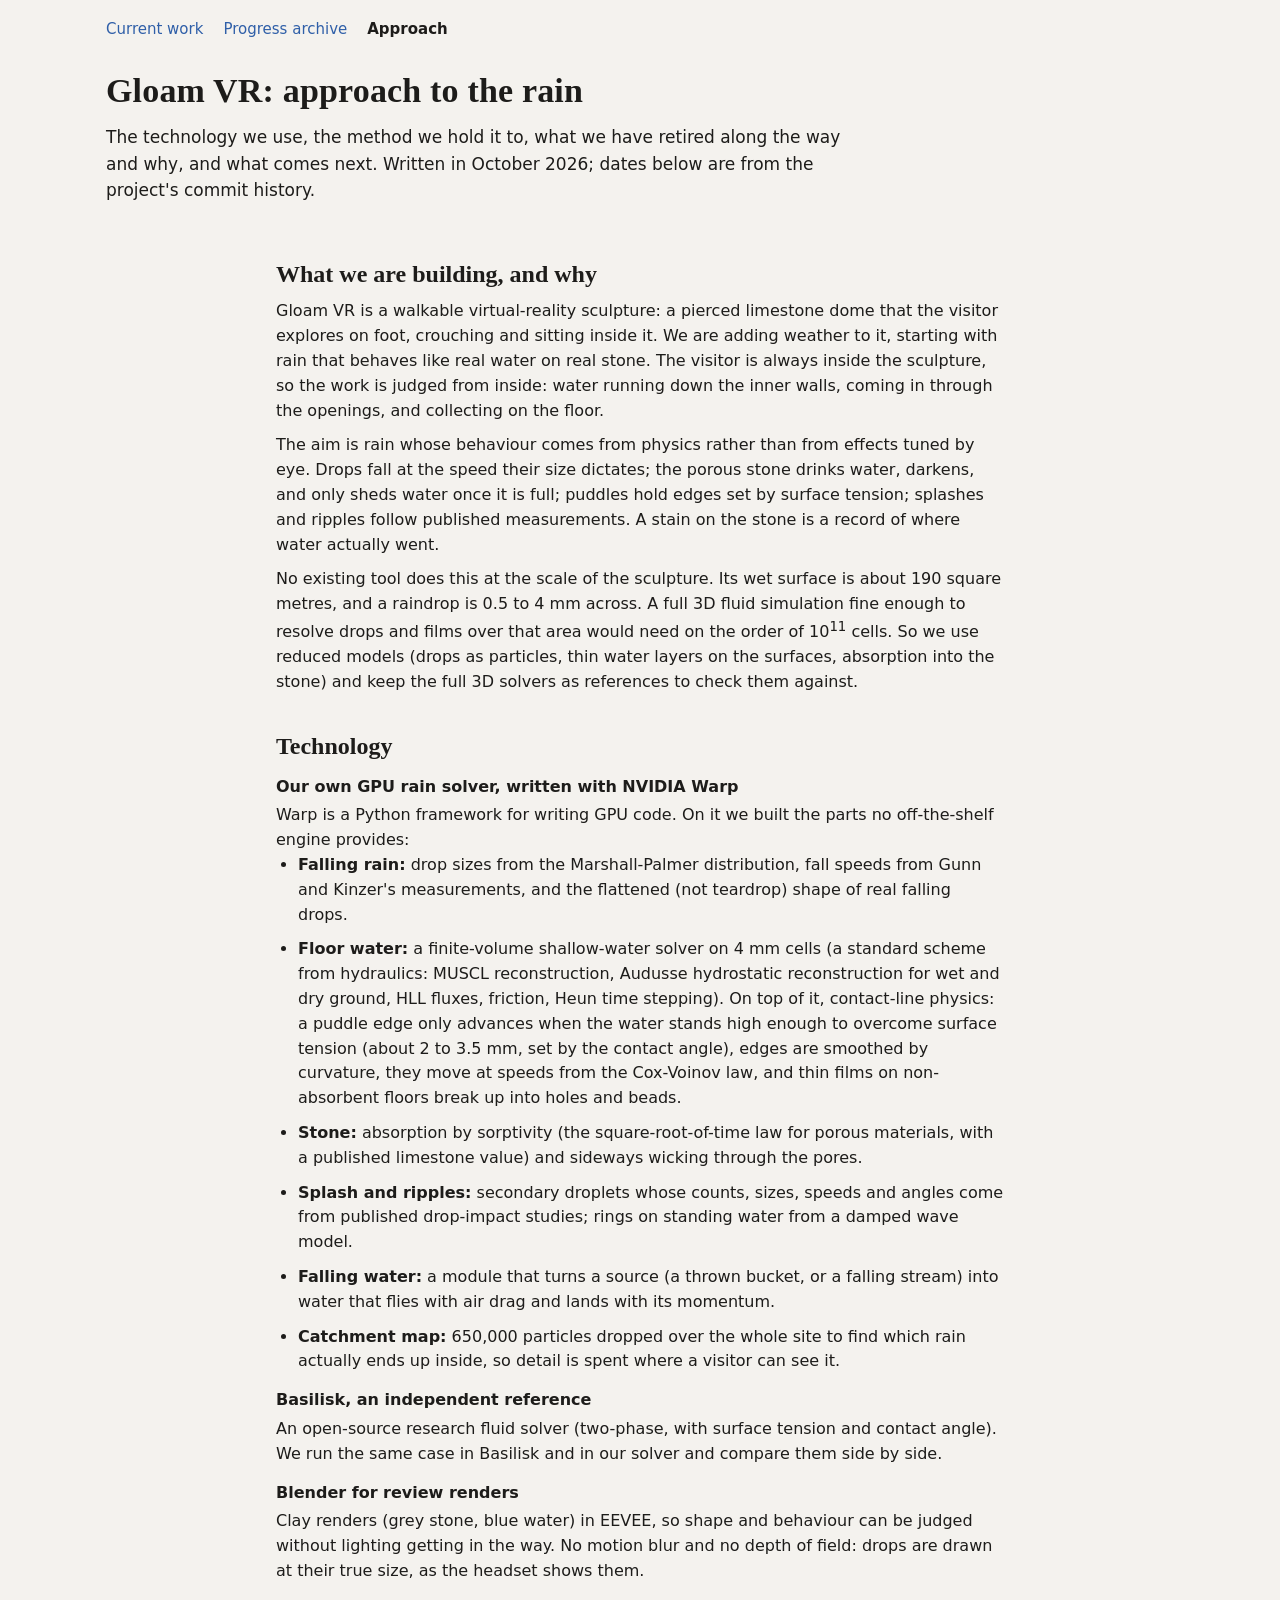
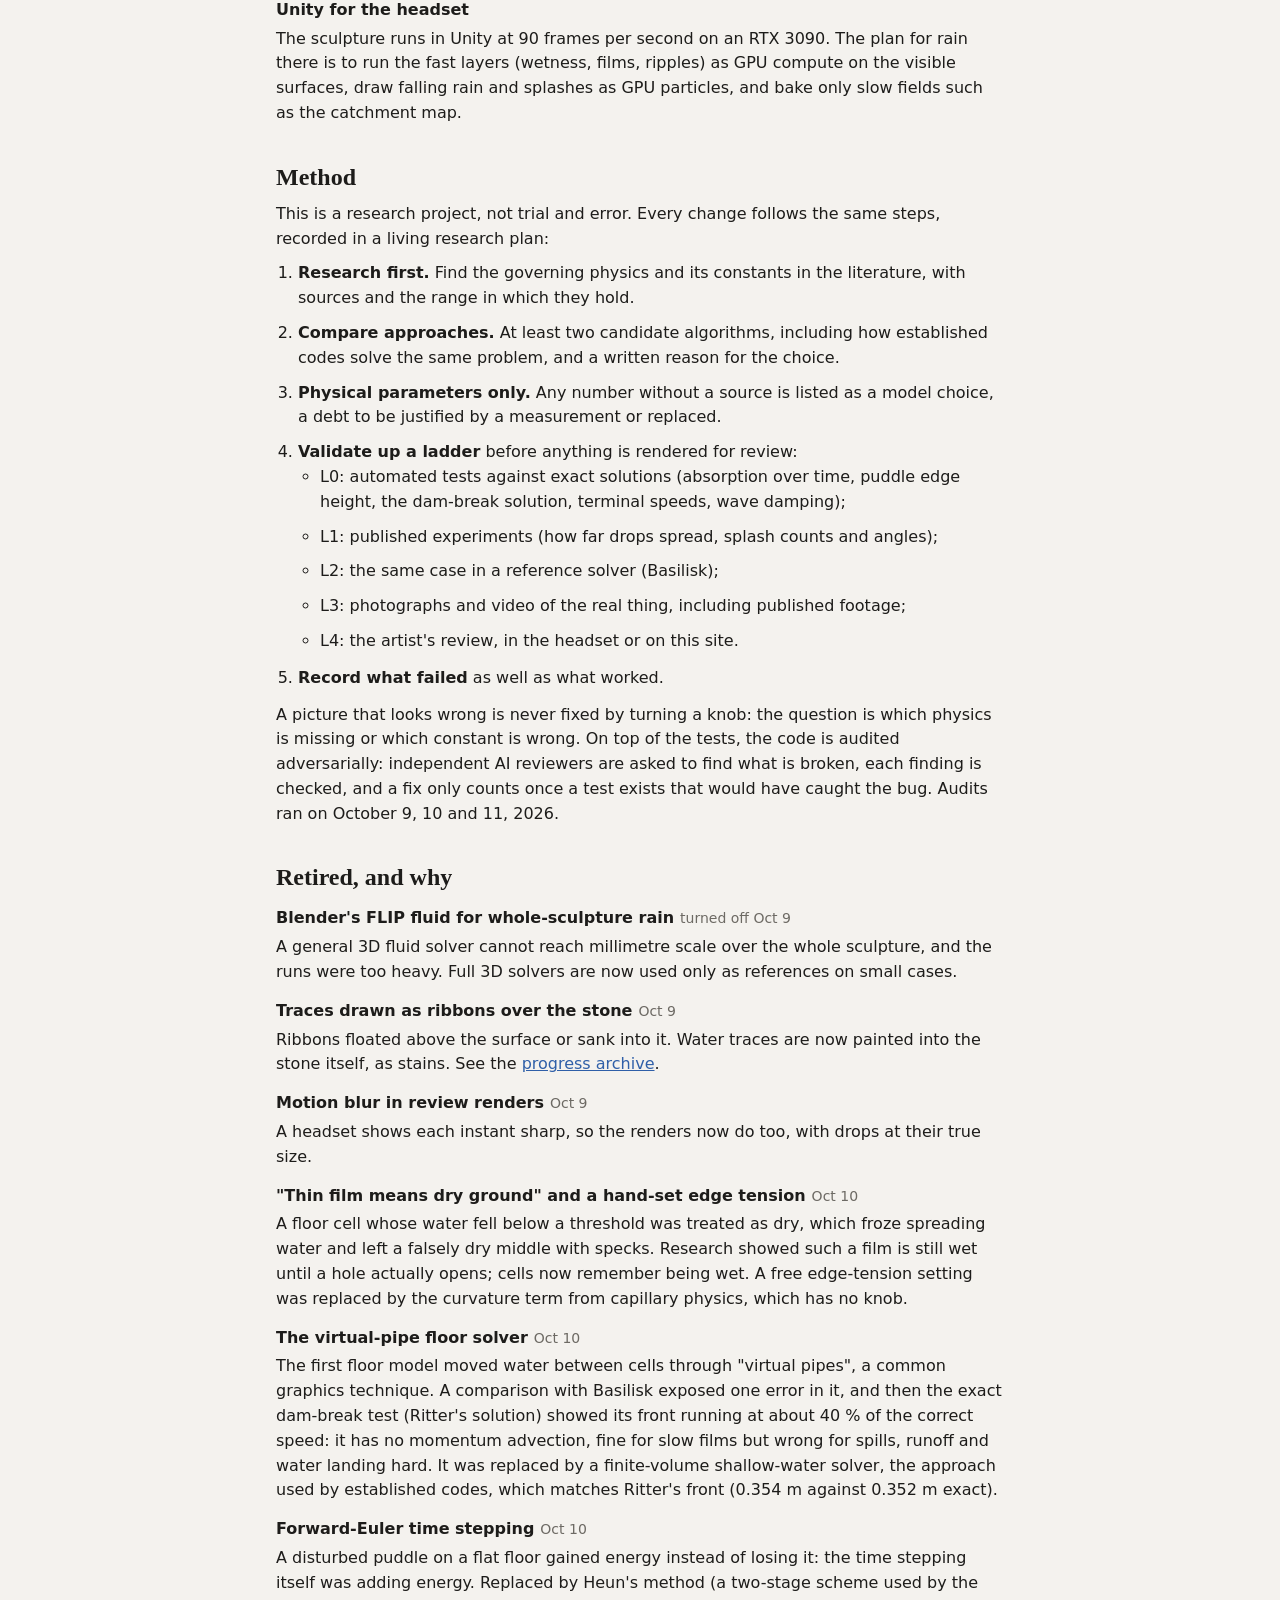
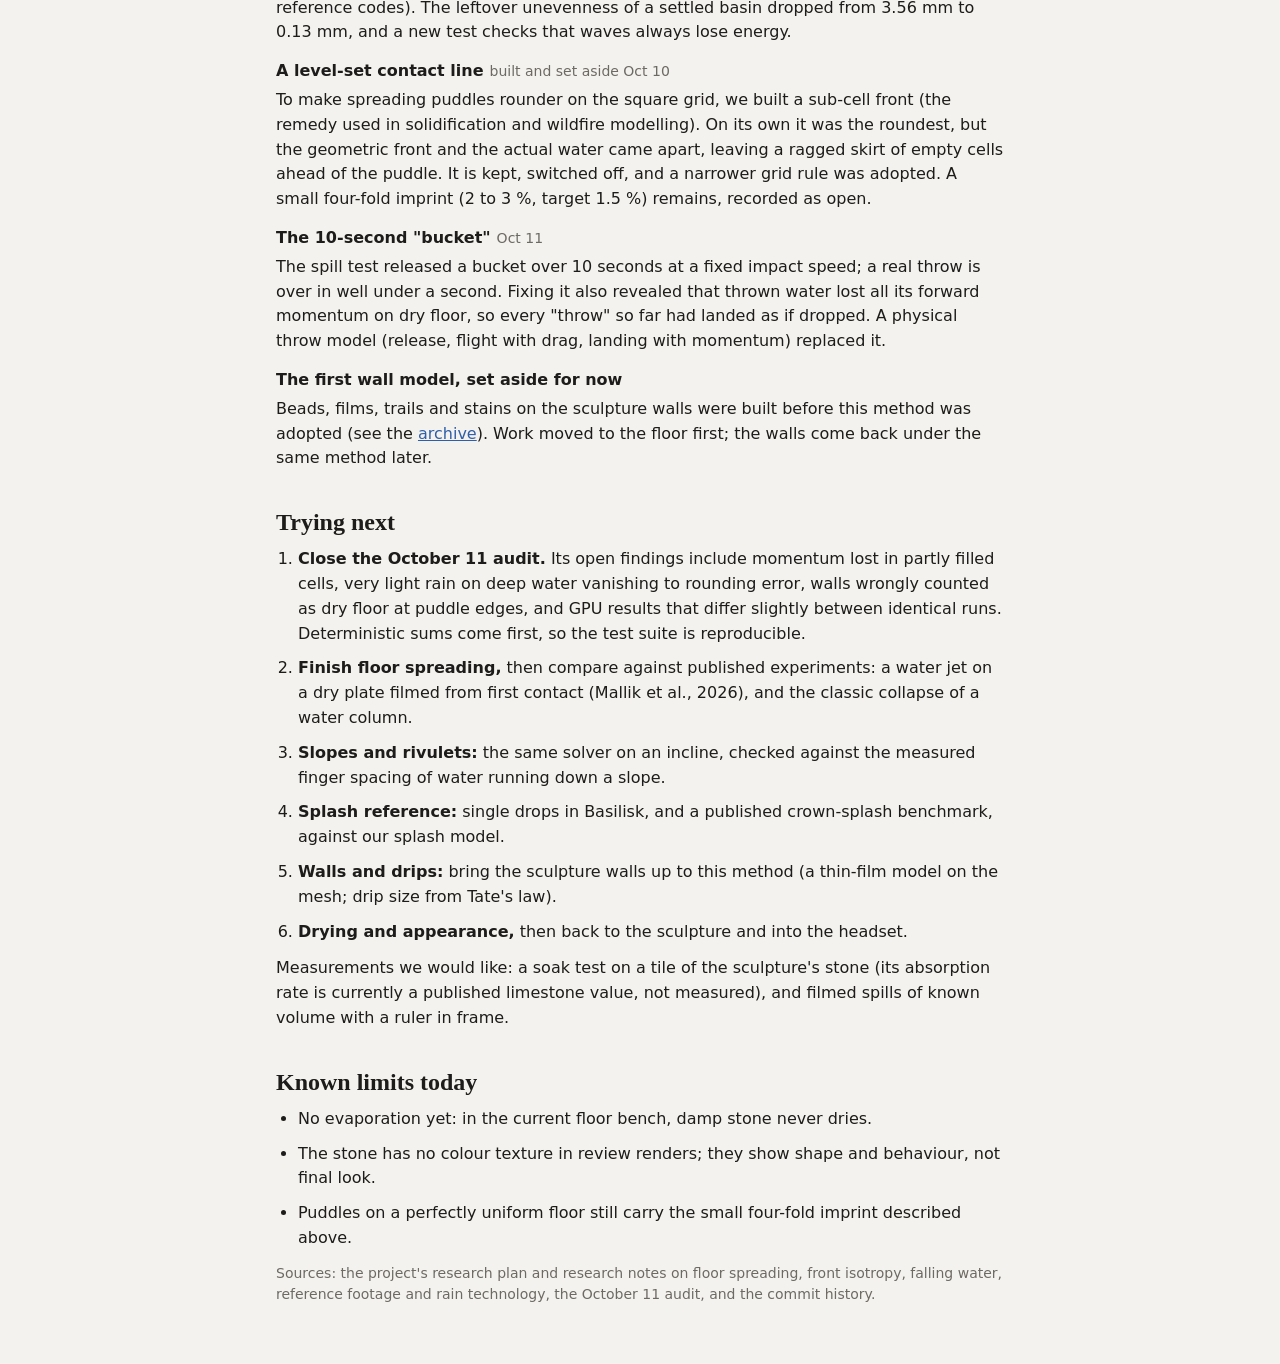
==== approach.html @ 50bd6af9 "approach: keep the unannounced shrine-falls idea off the public page" ====
<!doctype html>
<html lang="en">
<head>
<meta charset="utf-8">
<meta name="viewport" content="width=device-width, initial-scale=1">
<title>Gloam Rain Approach</title>
<link rel="stylesheet" href="site.css">
</head>
<body>
<nav class="site" aria-label="Site">
  <a href="index.html">Current work</a>
  <a href="archive.html">Progress archive</a>
  <a href="approach.html" aria-current="page">Approach</a>
</nav>
<header>
  <h1>Gloam VR: approach to the rain</h1>
  <p class="lede">The technology we use, the method we hold it to, what we have retired along the way and why, and
    what comes next. Written in October 2026; dates below are from the project's commit history.</p>
</header>
<main class="prose">

<h2>What we are building, and why</h2>
<p>Gloam VR is a walkable virtual-reality sculpture: a pierced limestone dome that the visitor explores on foot,
  crouching and sitting inside it. We are adding weather to it, starting with rain that behaves like real water on real
  stone. The visitor is always inside the sculpture, so the work is judged from inside: water running down the inner
  walls, coming in through the openings, and collecting on the floor.</p>
<p>The aim is rain whose behaviour comes from physics rather than from effects tuned by eye. Drops fall at the speed
  their size dictates; the porous stone drinks water, darkens, and only sheds water once it is full; puddles hold edges
  set by surface tension; splashes and ripples follow published measurements. A stain on the stone is a record of where
  water actually went.</p>
<p>No existing tool does this at the scale of the sculpture. Its wet surface is about 190 square metres, and a raindrop
  is 0.5 to 4 mm across. A full 3D fluid simulation fine enough to resolve drops and films over that area would need
  on the order of 10<sup>11</sup> cells. So we use reduced models (drops as particles, thin water layers on the
  surfaces, absorption into the stone) and keep the full 3D solvers as references to check them against.</p>

<h2>Technology</h2>
<dl>
  <dt>Our own GPU rain solver, written with NVIDIA Warp</dt>
  <dd>Warp is a Python framework for writing GPU code. On it we built the parts no off-the-shelf engine provides:
    <ul>
      <li><b>Falling rain:</b> drop sizes from the Marshall-Palmer distribution, fall speeds from Gunn and Kinzer's
        measurements, and the flattened (not teardrop) shape of real falling drops.</li>
      <li><b>Floor water:</b> a finite-volume shallow-water solver on 4 mm cells (a standard scheme from
        hydraulics: MUSCL reconstruction, Audusse hydrostatic reconstruction for wet and dry ground, HLL fluxes,
        friction, Heun time stepping). On top of it, contact-line physics: a puddle edge only advances when the water
        stands high enough to overcome surface tension (about 2 to 3.5 mm, set by the contact angle), edges are
        smoothed by curvature, they move at speeds from the Cox-Voinov law, and thin films on non-absorbent floors
        break up into holes and beads.</li>
      <li><b>Stone:</b> absorption by sorptivity (the square-root-of-time law for porous materials, with a published
        limestone value) and sideways wicking through the pores.</li>
      <li><b>Splash and ripples:</b> secondary droplets whose counts, sizes, speeds and angles come from published
        drop-impact studies; rings on standing water from a damped wave model.</li>
      <li><b>Falling water:</b> a module that turns a source (a thrown bucket, or a falling stream) into water that
        flies with air drag and lands with its momentum.</li>
      <li><b>Catchment map:</b> 650,000 particles dropped over the whole site to find which rain actually ends up
        inside, so detail is spent where a visitor can see it.</li>
    </ul></dd>
  <dt>Basilisk, an independent reference</dt>
  <dd>An open-source research fluid solver (two-phase, with surface tension and contact angle). We run the same case in
    Basilisk and in our solver and compare them side by side.</dd>
  <dt>Blender for review renders</dt>
  <dd>Clay renders (grey stone, blue water) in EEVEE, so shape and behaviour can be judged without lighting getting in
    the way. No motion blur and no depth of field: drops are drawn at their true size, as the headset shows them.</dd>
  <dt>Unity for the headset</dt>
  <dd>The sculpture runs in Unity at 90 frames per second on an RTX 3090. The plan for rain there is to run the fast
    layers (wetness, films, ripples) as GPU compute on the visible surfaces, draw falling rain and splashes as GPU
    particles, and bake only slow fields such as the catchment map.</dd>
</dl>

<h2>Method</h2>
<p>This is a research project, not trial and error. Every change follows the same steps, recorded in a living research
  plan:</p>
<ol>
  <li><b>Research first.</b> Find the governing physics and its constants in the literature, with sources and the range
    in which they hold.</li>
  <li><b>Compare approaches.</b> At least two candidate algorithms, including how established codes solve the same
    problem, and a written reason for the choice.</li>
  <li><b>Physical parameters only.</b> Any number without a source is listed as a model choice, a debt to be
    justified by a measurement or replaced.</li>
  <li><b>Validate up a ladder</b> before anything is rendered for review:
    <ul>
      <li>L0: automated tests against exact solutions (absorption over time, puddle edge height, the dam-break
        solution, terminal speeds, wave damping);</li>
      <li>L1: published experiments (how far drops spread, splash counts and angles);</li>
      <li>L2: the same case in a reference solver (Basilisk);</li>
      <li>L3: photographs and video of the real thing, including published footage;</li>
      <li>L4: the artist's review, in the headset or on this site.</li>
    </ul></li>
  <li><b>Record what failed</b> as well as what worked.</li>
</ol>
<p>A picture that looks wrong is never fixed by turning a knob: the question is which physics is missing or which
  constant is wrong. On top of the tests, the code is audited adversarially: independent AI reviewers are asked to
  find what is broken, each finding is checked, and a fix only counts once a test exists that would have caught the
  bug. Audits ran on October 9, 10 and 11, 2026.</p>

<h2>Retired, and why</h2>
<dl>
  <dt>Blender's FLIP fluid for whole-sculpture rain<span class="when">turned off Oct 9</span></dt>
  <dd>A general 3D fluid solver cannot reach millimetre scale over the whole sculpture, and the runs were too heavy.
    Full 3D solvers are now used only as references on small cases.</dd>
  <dt>Traces drawn as ribbons over the stone<span class="when">Oct 9</span></dt>
  <dd>Ribbons floated above the surface or sank into it. Water traces are now painted into the stone itself, as stains.
    See the <a href="archive.html">progress archive</a>.</dd>
  <dt>Motion blur in review renders<span class="when">Oct 9</span></dt>
  <dd>A headset shows each instant sharp, so the renders now do too, with drops at their true size.</dd>
  <dt>"Thin film means dry ground" and a hand-set edge tension<span class="when">Oct 10</span></dt>
  <dd>A floor cell whose water fell below a threshold was treated as dry, which froze spreading water and left a
    falsely dry middle with specks. Research showed such a film is still wet until a hole actually opens; cells now
    remember being wet. A free edge-tension setting was replaced by the curvature term from capillary physics, which
    has no knob.</dd>
  <dt>The virtual-pipe floor solver<span class="when">Oct 10</span></dt>
  <dd>The first floor model moved water between cells through "virtual pipes", a common graphics technique. A
    comparison with Basilisk exposed one error in it, and then the exact dam-break test (Ritter's solution) showed its
    front running at about 40 % of the correct speed: it has no momentum advection, fine for slow films but wrong for
    spills, runoff and water landing hard. It was replaced by a finite-volume shallow-water solver, the approach used
    by established codes, which matches Ritter's front (0.354 m against 0.352 m exact).</dd>
  <dt>Forward-Euler time stepping<span class="when">Oct 10</span></dt>
  <dd>A disturbed puddle on a flat floor gained energy instead of losing it: the time stepping itself was adding energy.
    Replaced by Heun's method (a two-stage scheme used by the reference codes). The leftover unevenness of a settled
    basin dropped from 3.56 mm to 0.13 mm, and a new test checks that waves always lose energy.</dd>
  <dt>A level-set contact line<span class="when">built and set aside Oct 10</span></dt>
  <dd>To make spreading puddles rounder on the square grid, we built a sub-cell front (the remedy used in
    solidification and wildfire modelling). On its own it was the roundest, but the geometric front and the actual water
    came apart, leaving a ragged skirt of empty cells ahead of the puddle. It is kept, switched off, and a narrower
    grid rule was adopted. A small four-fold imprint (2 to 3 %, target 1.5 %) remains, recorded as open.</dd>
  <dt>The 10-second "bucket"<span class="when">Oct 11</span></dt>
  <dd>The spill test released a bucket over 10 seconds at a fixed impact speed; a real throw is over in well under a
    second. Fixing it also revealed that thrown water lost all its forward momentum on dry floor, so every "throw" so far
    had landed as if dropped. A physical throw model (release, flight with drag, landing with momentum) replaced it.</dd>
  <dt>The first wall model, set aside for now</dt>
  <dd>Beads, films, trails and stains on the sculpture walls were built before this method was adopted (see the
    <a href="archive.html">archive</a>). Work moved to the floor first; the walls come back under the same method
    later.</dd>
</dl>

<h2>Trying next</h2>
<ol>
  <li><b>Close the October 11 audit.</b> Its open findings include momentum lost in partly filled cells, very light
    rain on deep water vanishing to rounding error, walls wrongly counted as dry floor at puddle edges, and GPU results
    that differ slightly between identical runs. Deterministic sums come first, so the test suite is reproducible.</li>
  <li><b>Finish floor spreading,</b> then compare against published experiments: a water jet on a dry plate filmed
    from first contact (Mallik et al., 2026), and the classic collapse of a water column.</li>
  <li><b>Slopes and rivulets:</b> the same solver on an incline, checked against the measured finger spacing of
    water running down a slope.</li>
  <li><b>Splash reference:</b> single drops in Basilisk, and a published crown-splash benchmark, against our splash
    model.</li>
  <li><b>Walls and drips:</b> bring the sculpture walls up to this method (a thin-film model on the mesh; drip size
    from Tate's law).</li>
  <li><b>Drying and appearance,</b> then back to the sculpture and into the headset.</li>
</ol>
<p>Measurements we would like: a soak test on a tile of the sculpture's stone (its absorption rate is currently a
  published limestone value, not measured), and filmed spills of known volume with a ruler in frame.</p>


<h2>Known limits today</h2>
<ul>
  <li>No evaporation yet: in the current floor bench, damp stone never dries.</li>
  <li>The stone has no colour texture in review renders; they show shape and behaviour, not final look.</li>
  <li>Puddles on a perfectly uniform floor still carry the small four-fold imprint described above.</li>
</ul>
<p class="small">Sources: the project's research plan and research notes on floor spreading, front isotropy, falling
  water, reference footage and rain technology, the October 11 audit, and the commit history.</p>
</main>
</body>
</html>
---- site.css ----
:root {
  --bg: #f4f2ee; --fg: #1d1c1a; --muted: #6d6a64; --card: #ffffff; --line: #dedad3; --accent: #2f5fa8;
  --note-bg: #efece6;
}
@media (prefers-color-scheme: dark) {
  :root { --bg: #121212; --fg: #e9e6e0; --muted: #9a958c; --card: #1c1c1b; --line: #2e2d2b; --accent: #7fa8e6;
          --note-bg: #232321; }
}
* { box-sizing: border-box; }
body { margin: 0; background: var(--bg); color: var(--fg); font: 16px/1.55 system-ui, -apple-system, "Segoe UI", sans-serif; }
header, main, nav.site { max-width: 1100px; margin: 0 auto; padding: 0 16px; }
nav.site { padding-top: 18px; display: flex; flex-wrap: wrap; gap: 6px 20px; font-size: 15px; }
nav.site a { text-decoration: none; }
nav.site a:hover { text-decoration: underline; }
nav.site a[aria-current="page"] { color: var(--fg); font-weight: 600; }
header { padding-top: 30px; padding-bottom: 8px; }
h1 { font: 600 34px/1.15 Georgia, "Times New Roman", serif; margin: 0 0 14px; letter-spacing: 0.005em; }
.lede { max-width: 760px; margin: 0 0 12px; font-size: 17px; }
.legend { display: flex; flex-wrap: wrap; gap: 8px 18px; align-items: center; margin: 18px 0 4px; font-size: 14px; color: var(--muted); }
.legend .sw { display: inline-block; width: 12px; height: 12px; border-radius: 3px; margin-right: 6px; vertical-align: -1px; }
.legend .stone { background: #8f8d89; } .legend .water { background: #2f5fbf; }
.legend .note { flex-basis: 100%; }
.review { background: var(--card); border: 1px solid var(--line); border-radius: 10px; padding: 22px; margin: 28px 0; }
.review h2 { margin: 0; font: 600 23px/1.25 Georgia, "Times New Roman", serif; }
.notes { max-width: 760px; }
.meta { color: var(--muted); font-size: 14px; margin: 2px 0 12px; }
.badge { display: inline-block; font-size: 12px; line-height: 1; padding: 4px 7px; border-radius: 4px; margin-left: 8px;
         border: 1px solid var(--line); text-transform: uppercase; letter-spacing: 0.04em; vertical-align: 1px; }
.badge.current { color: var(--accent); border-color: var(--accent); }
.notes { margin: 0 0 16px; }
.notes p { margin: 0 0 10px; }
.next { max-width: 760px; background: var(--note-bg); border-left: 3px solid var(--accent); border-radius: 4px;
        padding: 10px 14px; margin: 0 0 16px; font-size: 15px; }
.next h3 { margin: 0 0 4px; font-size: 13px; text-transform: uppercase; letter-spacing: 0.05em; color: var(--muted); }
.next p { margin: 0 0 6px; }
.next p:last-child { margin-bottom: 0; }
.media { display: grid; gap: 16px; }
figure { margin: 0; }
figure img, figure video { width: 100%; height: auto; display: block; border-radius: 6px; background: #000; }
figcaption { color: var(--muted); font-size: 14px; margin-top: 6px; }
a { color: var(--accent); }
.empty { color: var(--muted); }
figure img { cursor: zoom-in; }
#lightbox { position: fixed; inset: 0; background: rgba(0, 0, 0, 0.94); display: none; z-index: 10;
            align-items: center; justify-content: center; cursor: zoom-out; }
#lightbox.open { display: flex; }
#lightbox img { max-width: 100vw; max-height: 100vh; object-fit: contain; }
#lightbox .cap { position: fixed; left: 0; right: 0; bottom: 0; padding: 10px 16px; color: #ddd; font-size: 14px;
                 background: linear-gradient(transparent, rgba(0, 0, 0, 0.8)); text-align: center; }
#lightbox button { position: fixed; top: 10px; right: 12px; background: none; border: 0; color: #eee;
                   font-size: 34px; line-height: 1; cursor: pointer; padding: 6px 10px; }

/* approach page: one readable column of prose */
.prose { max-width: 760px; padding-bottom: 48px; }
.prose h2 { font: 600 24px/1.25 Georgia, "Times New Roman", serif; margin: 36px 0 10px; }
.prose h3 { font-size: 17px; margin: 22px 0 6px; }
.prose p, .prose li { margin: 0 0 10px; }
.prose ul, .prose ol { padding-left: 22px; margin: 0 0 12px; }
.prose dl { margin: 0; }
.prose dt { font-weight: 600; margin-top: 14px; }
.prose dt .when { font-weight: 400; color: var(--muted); font-size: 14px; margin-left: 6px; }
.prose dd { margin: 4px 0 0; }
.prose .small { color: var(--muted); font-size: 14px; }
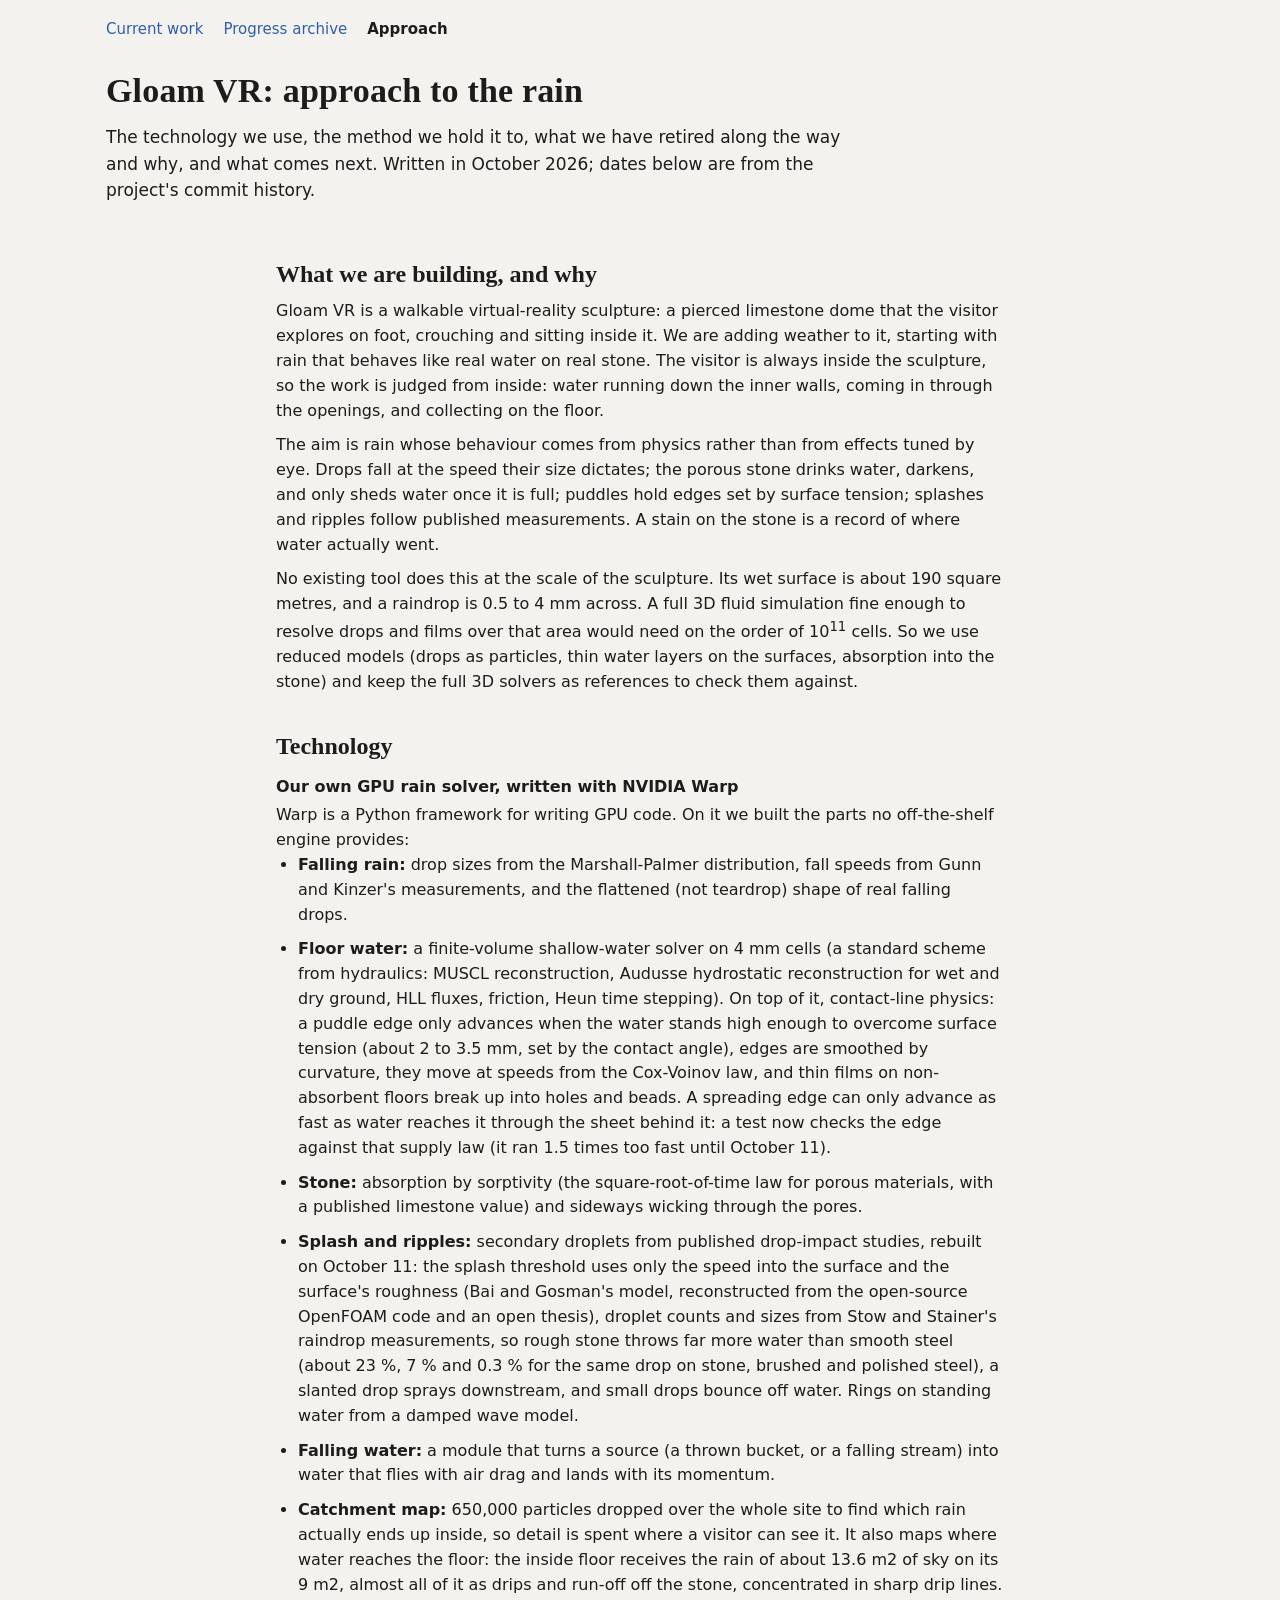
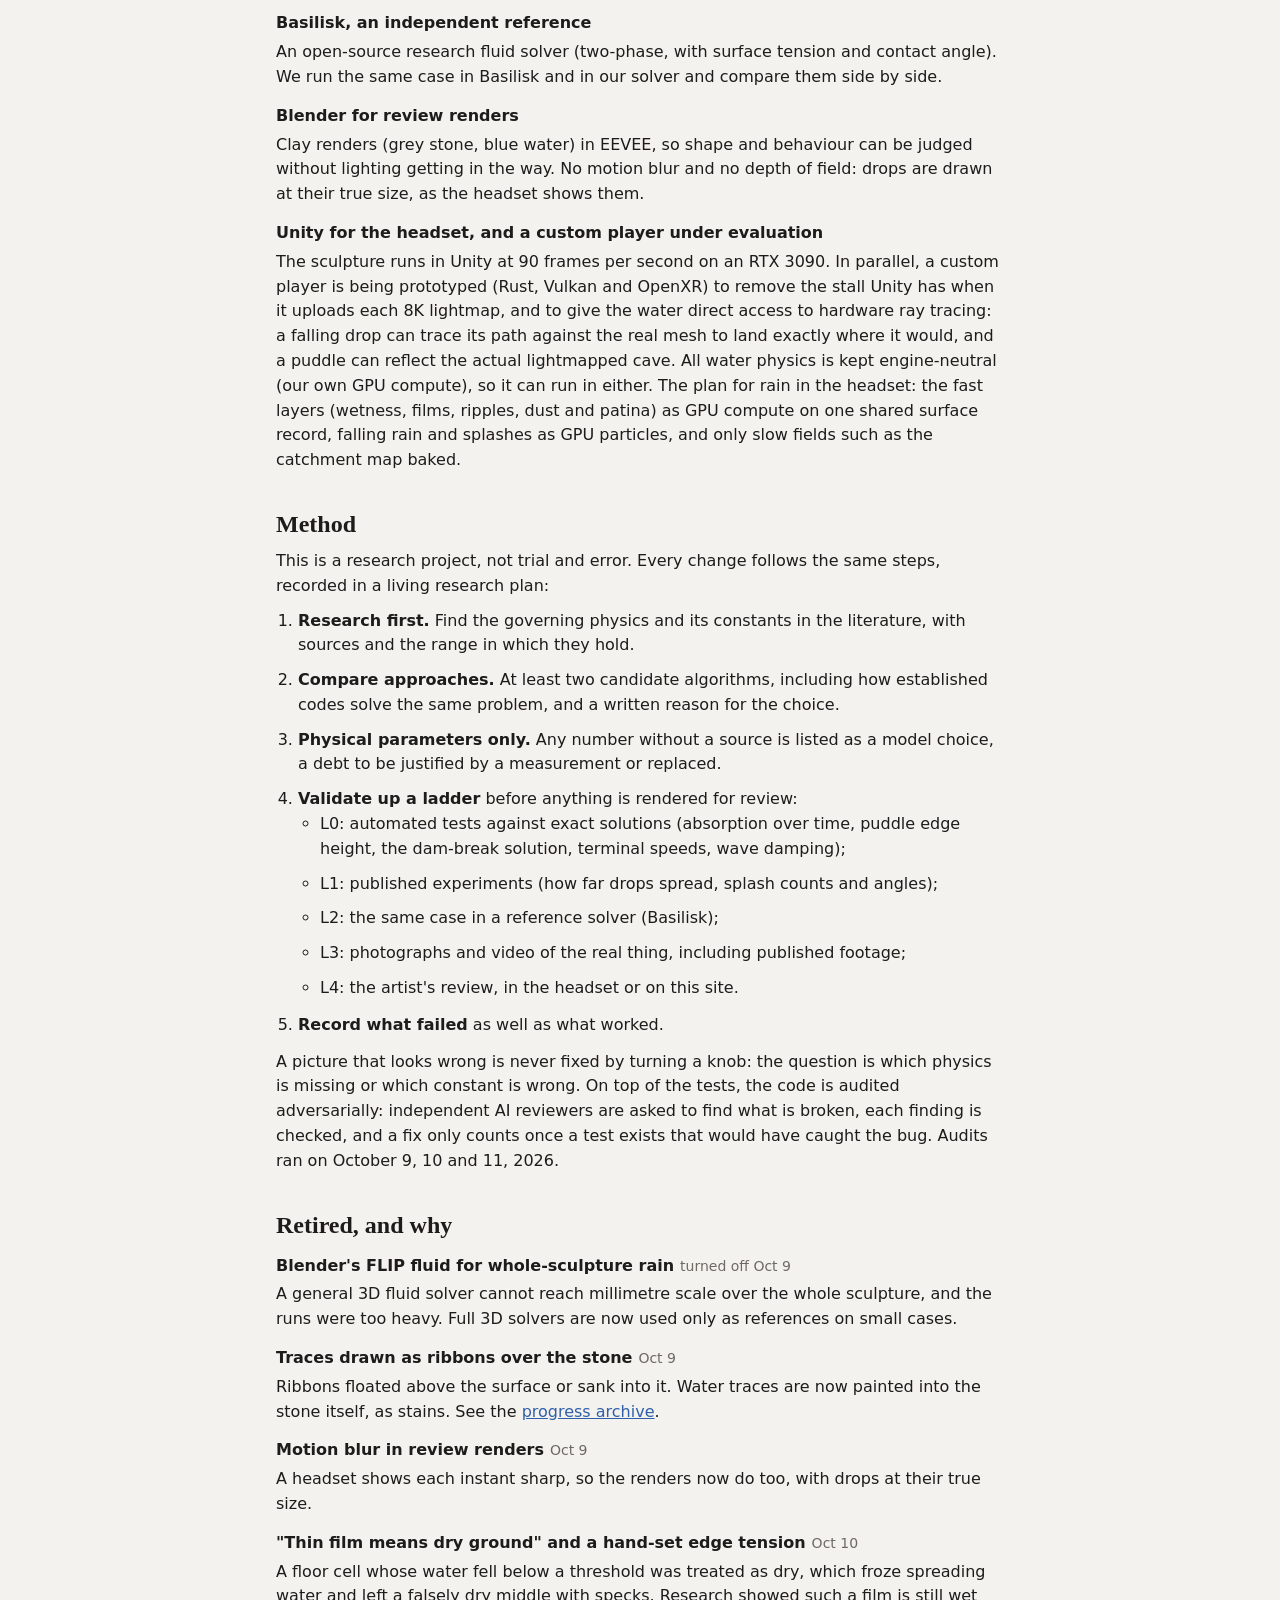
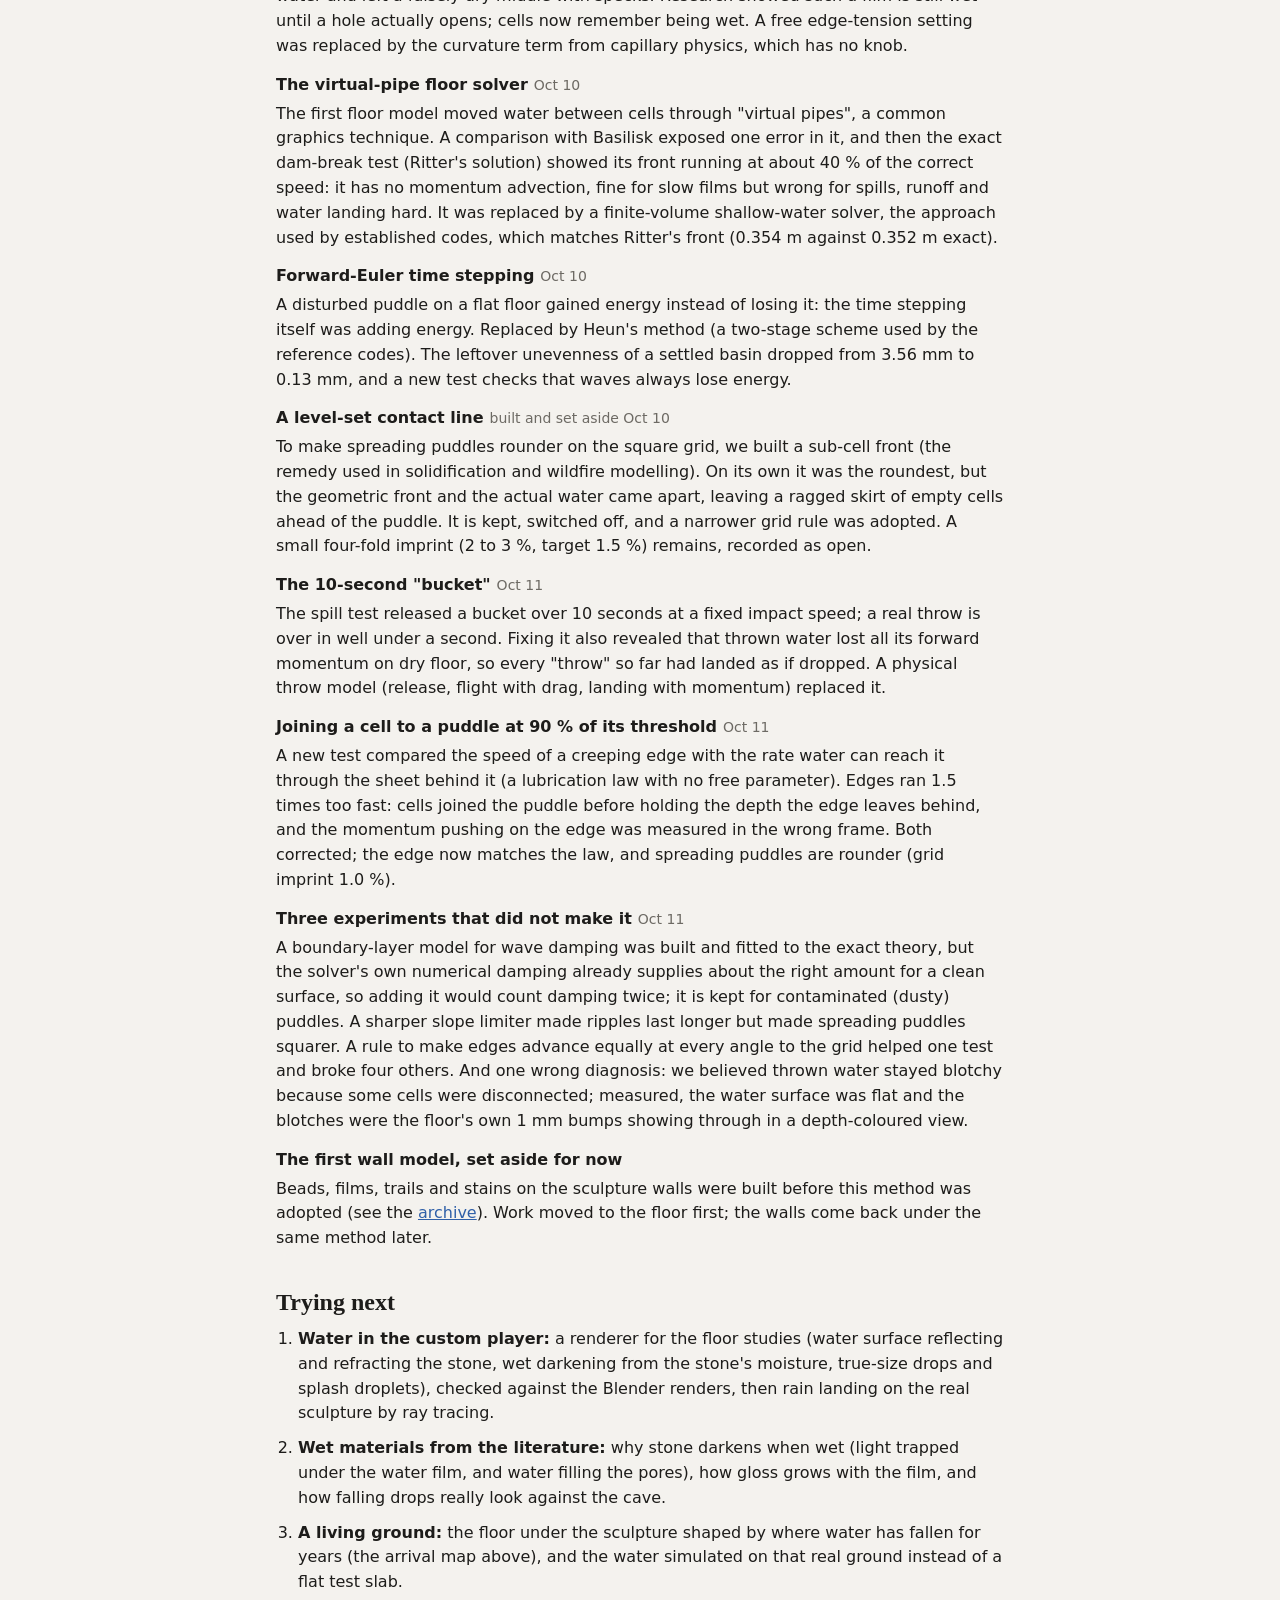
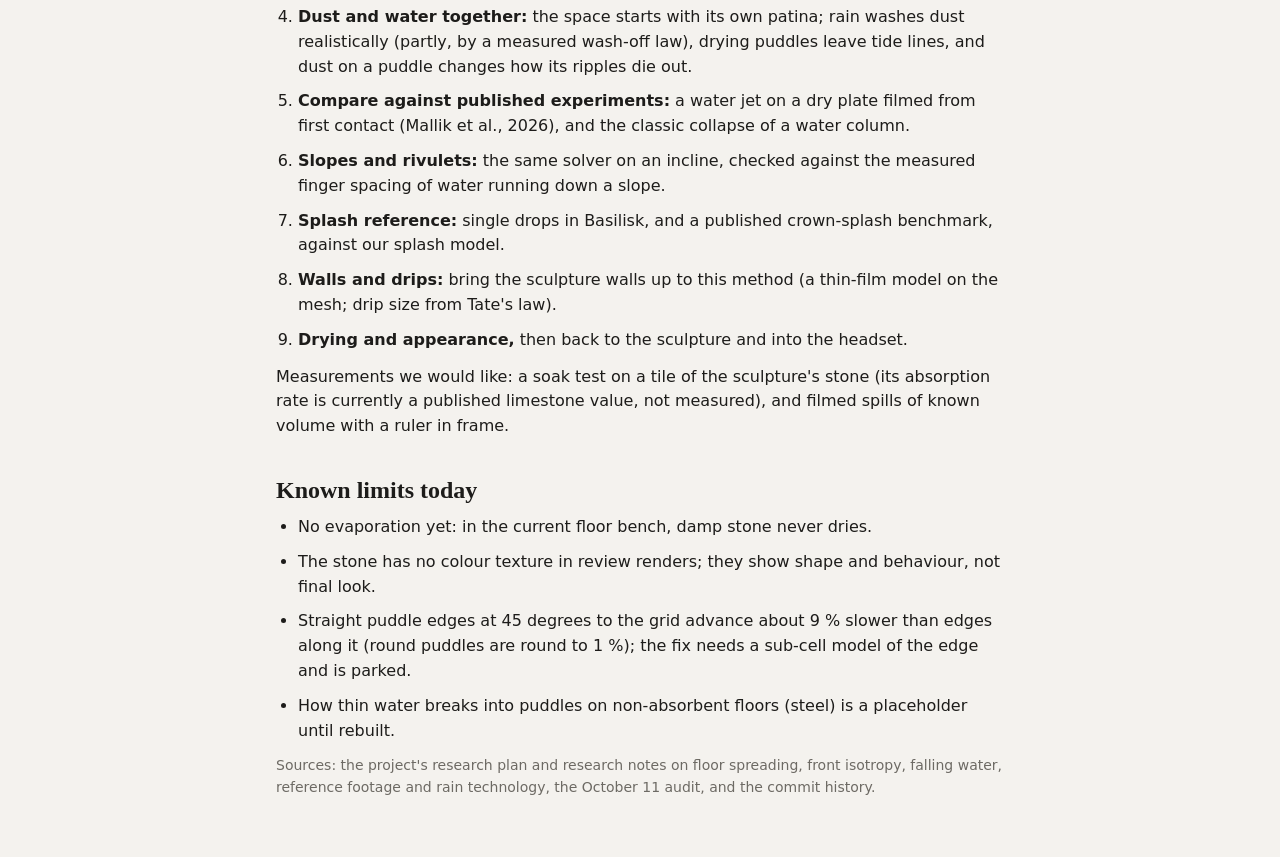
==== commit 726e7e74: "Floor arrival map and edge supply-law fix; approach page: custom player, splash, experiments that di" ====
--- a/approach.html
+++ b/approach.html
@@ -45,15 +45,22 @@
         friction, Heun time stepping). On top of it, contact-line physics: a puddle edge only advances when the water
         stands high enough to overcome surface tension (about 2 to 3.5 mm, set by the contact angle), edges are
         smoothed by curvature, they move at speeds from the Cox-Voinov law, and thin films on non-absorbent floors
-        break up into holes and beads.</li>
+        break up into holes and beads. A spreading edge can only advance as fast as water reaches it through the sheet
+        behind it: a test now checks the edge against that supply law (it ran 1.5 times too fast until October 11).</li>
       <li><b>Stone:</b> absorption by sorptivity (the square-root-of-time law for porous materials, with a published
         limestone value) and sideways wicking through the pores.</li>
-      <li><b>Splash and ripples:</b> secondary droplets whose counts, sizes, speeds and angles come from published
-        drop-impact studies; rings on standing water from a damped wave model.</li>
+      <li><b>Splash and ripples:</b> secondary droplets from published drop-impact studies, rebuilt on October 11: the
+        splash threshold uses only the speed into the surface and the surface's roughness (Bai and Gosman's model,
+        reconstructed from the open-source OpenFOAM code and an open thesis), droplet counts and sizes from Stow and
+        Stainer's raindrop measurements, so rough stone throws far more water than smooth steel (about 23 %, 7 % and
+        0.3 % for the same drop on stone, brushed and polished steel), a slanted drop sprays downstream, and small drops
+        bounce off water. Rings on standing water from a damped wave model.</li>
       <li><b>Falling water:</b> a module that turns a source (a thrown bucket, or a falling stream) into water that
         flies with air drag and lands with its momentum.</li>
       <li><b>Catchment map:</b> 650,000 particles dropped over the whole site to find which rain actually ends up
-        inside, so detail is spent where a visitor can see it.</li>
+        inside, so detail is spent where a visitor can see it. It also maps where water reaches the floor: the inside
+        floor receives the rain of about 13.6 m2 of sky on its 9 m2, almost all of it as drips and run-off off the
+        stone, concentrated in sharp drip lines.</li>
     </ul></dd>
   <dt>Basilisk, an independent reference</dt>
   <dd>An open-source research fluid solver (two-phase, with surface tension and contact angle). We run the same case in
@@ -61,10 +68,14 @@
   <dt>Blender for review renders</dt>
   <dd>Clay renders (grey stone, blue water) in EEVEE, so shape and behaviour can be judged without lighting getting in
     the way. No motion blur and no depth of field: drops are drawn at their true size, as the headset shows them.</dd>
-  <dt>Unity for the headset</dt>
-  <dd>The sculpture runs in Unity at 90 frames per second on an RTX 3090. The plan for rain there is to run the fast
-    layers (wetness, films, ripples) as GPU compute on the visible surfaces, draw falling rain and splashes as GPU
-    particles, and bake only slow fields such as the catchment map.</dd>
+  <dt>Unity for the headset, and a custom player under evaluation</dt>
+  <dd>The sculpture runs in Unity at 90 frames per second on an RTX 3090. In parallel, a custom player is being
+    prototyped (Rust, Vulkan and OpenXR) to remove the stall Unity has when it uploads each 8K lightmap, and to give the
+    water direct access to hardware ray tracing: a falling drop can trace its path against the real mesh to land exactly
+    where it would, and a puddle can reflect the actual lightmapped cave. All water physics is kept engine-neutral (our
+    own GPU compute), so it can run in either. The plan for rain in the headset: the fast layers (wetness, films,
+    ripples, dust and patina) as GPU compute on one shared surface record, falling rain and splashes as GPU particles,
+    and only slow fields such as the catchment map baked.</dd>
 </dl>
 
 <h2>Method</h2>
@@ -127,6 +138,18 @@
   <dd>The spill test released a bucket over 10 seconds at a fixed impact speed; a real throw is over in well under a
     second. Fixing it also revealed that thrown water lost all its forward momentum on dry floor, so every "throw" so far
     had landed as if dropped. A physical throw model (release, flight with drag, landing with momentum) replaced it.</dd>
+  <dt>Joining a cell to a puddle at 90 % of its threshold<span class="when">Oct 11</span></dt>
+  <dd>A new test compared the speed of a creeping edge with the rate water can reach it through the sheet behind it
+    (a lubrication law with no free parameter). Edges ran 1.5 times too fast: cells joined the puddle before holding the
+    depth the edge leaves behind, and the momentum pushing on the edge was measured in the wrong frame. Both corrected;
+    the edge now matches the law, and spreading puddles are rounder (grid imprint 1.0 %).</dd>
+  <dt>Three experiments that did not make it<span class="when">Oct 11</span></dt>
+  <dd>A boundary-layer model for wave damping was built and fitted to the exact theory, but the solver's own numerical
+    damping already supplies about the right amount for a clean surface, so adding it would count damping twice; it is
+    kept for contaminated (dusty) puddles. A sharper slope limiter made ripples last longer but made spreading puddles
+    squarer. A rule to make edges advance equally at every angle to the grid helped one test and broke four others.
+    And one wrong diagnosis: we believed thrown water stayed blotchy because some cells were disconnected; measured, the
+    water surface was flat and the blotches were the floor's own 1 mm bumps showing through in a depth-coloured view.</dd>
   <dt>The first wall model, set aside for now</dt>
   <dd>Beads, films, trails and stains on the sculpture walls were built before this method was adopted (see the
     <a href="archive.html">archive</a>). Work moved to the floor first; the walls come back under the same method
@@ -135,11 +158,17 @@
 
 <h2>Trying next</h2>
 <ol>
-  <li><b>Close the October 11 audit.</b> Its open findings include momentum lost in partly filled cells, very light
-    rain on deep water vanishing to rounding error, walls wrongly counted as dry floor at puddle edges, and GPU results
-    that differ slightly between identical runs. Deterministic sums come first, so the test suite is reproducible.</li>
-  <li><b>Finish floor spreading,</b> then compare against published experiments: a water jet on a dry plate filmed
-    from first contact (Mallik et al., 2026), and the classic collapse of a water column.</li>
+  <li><b>Water in the custom player:</b> a renderer for the floor studies (water surface reflecting and refracting
+    the stone, wet darkening from the stone's moisture, true-size drops and splash droplets), checked against the
+    Blender renders, then rain landing on the real sculpture by ray tracing.</li>
+  <li><b>Wet materials from the literature:</b> why stone darkens when wet (light trapped under the water film, and
+    water filling the pores), how gloss grows with the film, and how falling drops really look against the cave.</li>
+  <li><b>A living ground:</b> the floor under the sculpture shaped by where water has fallen for years (the arrival
+    map above), and the water simulated on that real ground instead of a flat test slab.</li>
+  <li><b>Dust and water together:</b> the space starts with its own patina; rain washes dust realistically (partly, by a
+    measured wash-off law), drying puddles leave tide lines, and dust on a puddle changes how its ripples die out.</li>
+  <li><b>Compare against published experiments:</b> a water jet on a dry plate filmed from first contact (Mallik et
+    al., 2026), and the classic collapse of a water column.</li>
   <li><b>Slopes and rivulets:</b> the same solver on an incline, checked against the measured finger spacing of
     water running down a slope.</li>
   <li><b>Splash reference:</b> single drops in Basilisk, and a published crown-splash benchmark, against our splash
@@ -156,7 +185,9 @@
 <ul>
   <li>No evaporation yet: in the current floor bench, damp stone never dries.</li>
   <li>The stone has no colour texture in review renders; they show shape and behaviour, not final look.</li>
-  <li>Puddles on a perfectly uniform floor still carry the small four-fold imprint described above.</li>
+  <li>Straight puddle edges at 45 degrees to the grid advance about 9 % slower than edges along it (round puddles are
+    round to 1 %); the fix needs a sub-cell model of the edge and is parked.</li>
+  <li>How thin water breaks into puddles on non-absorbent floors (steel) is a placeholder until rebuilt.</li>
 </ul>
 <p class="small">Sources: the project's research plan and research notes on floor spreading, front isotropy, falling
   water, reference footage and rain technology, the October 11 audit, and the commit history.</p>
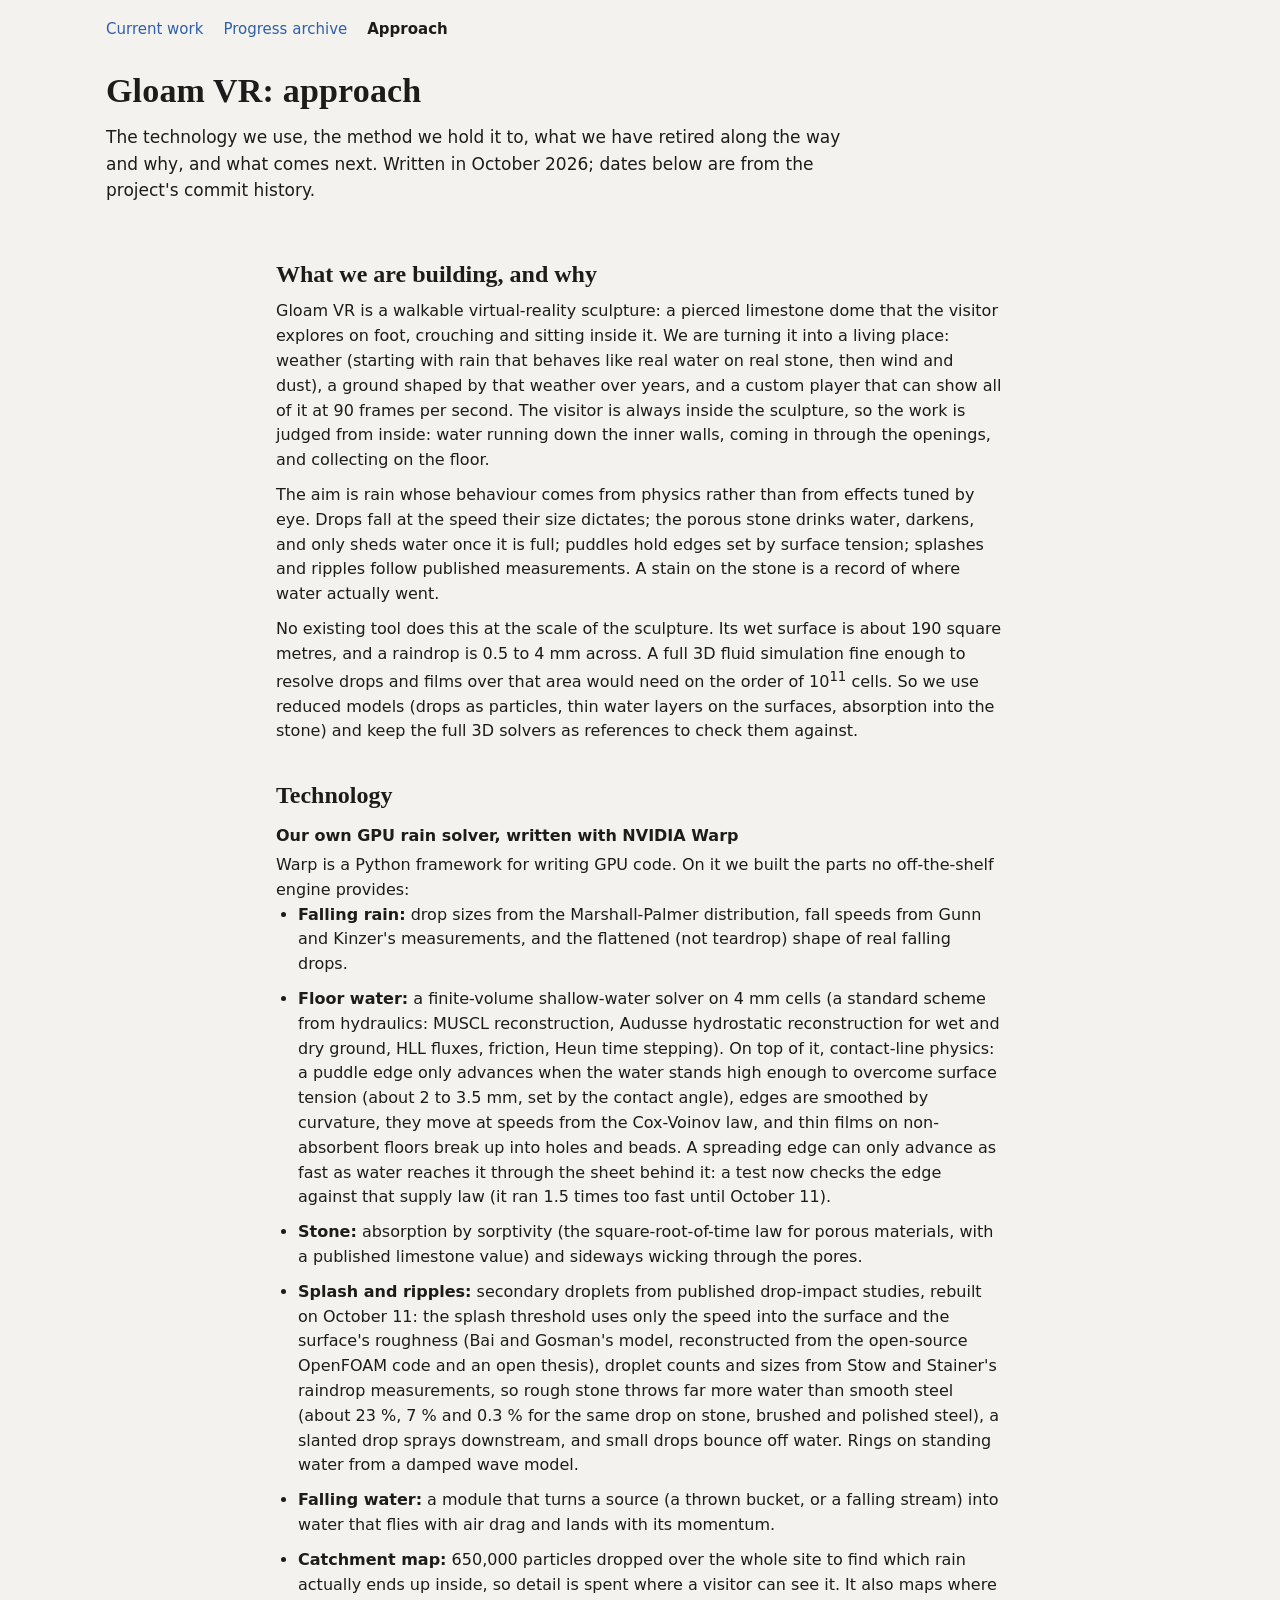
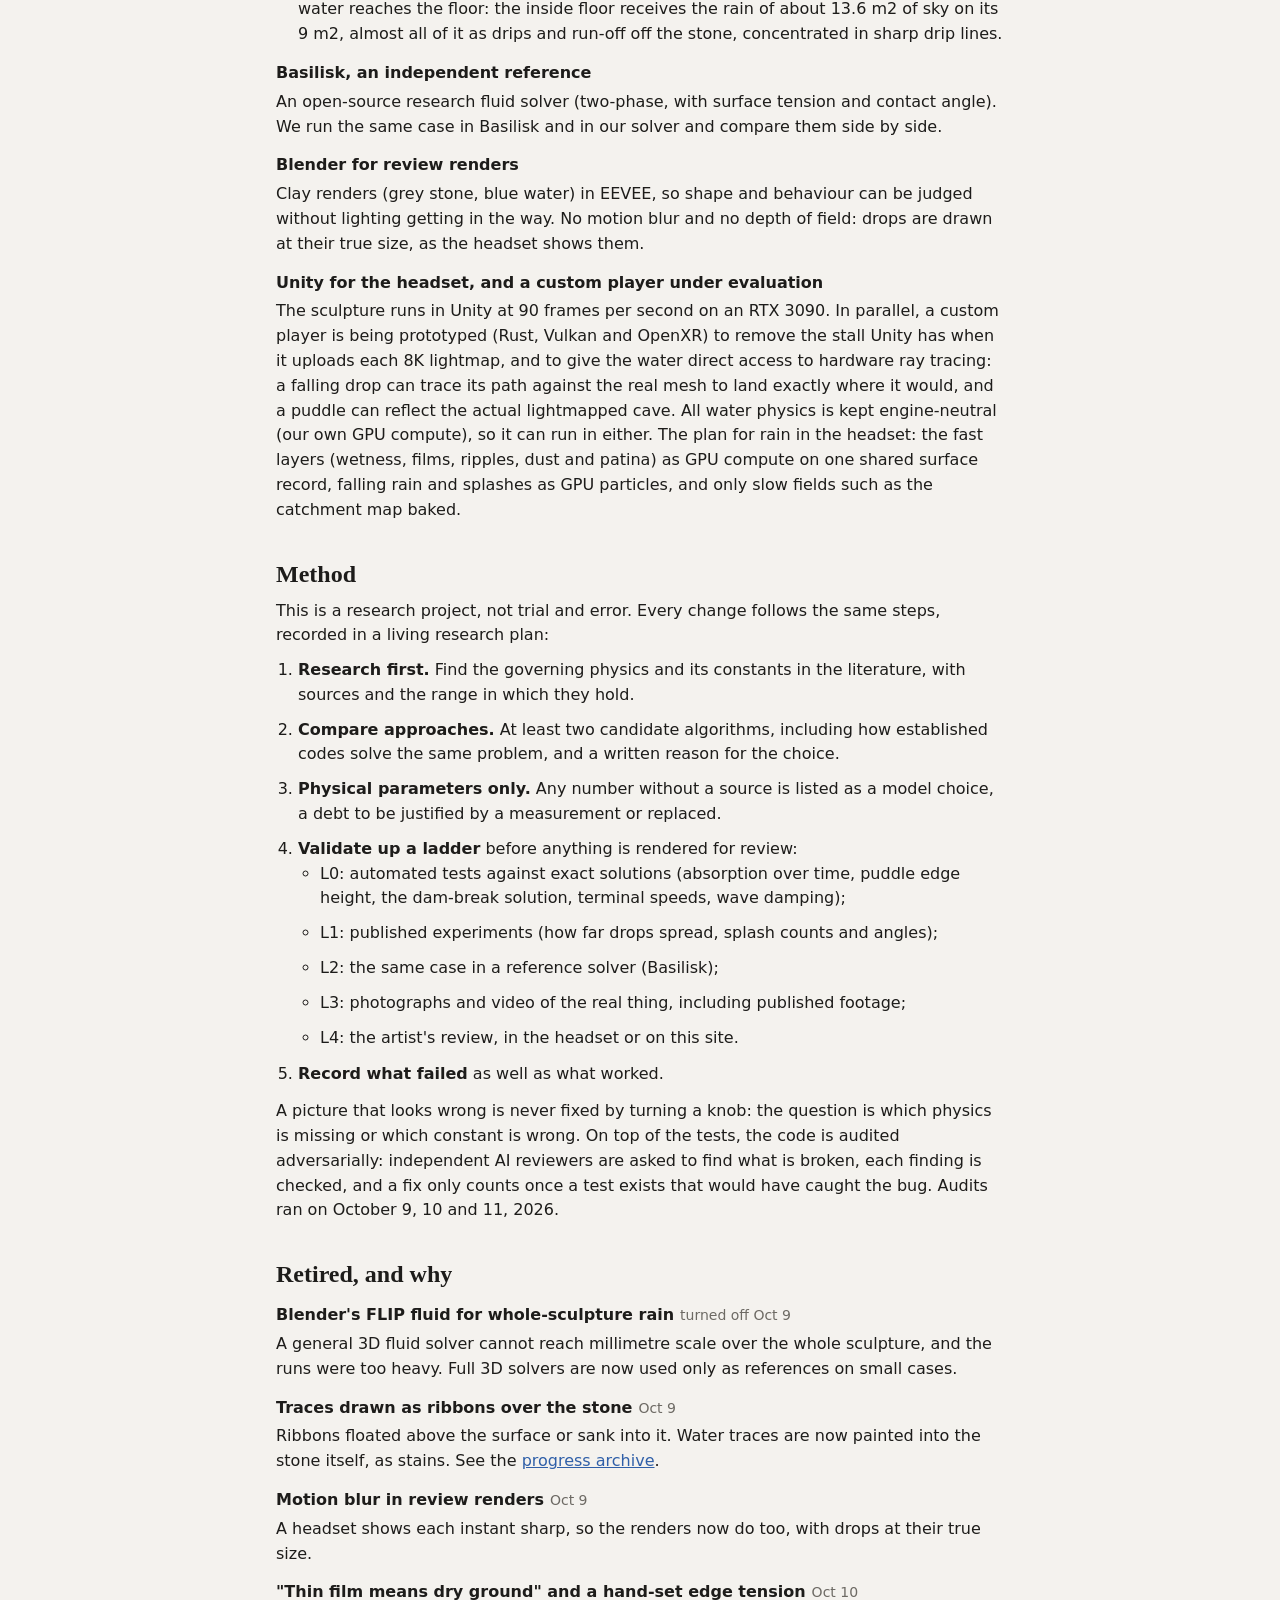
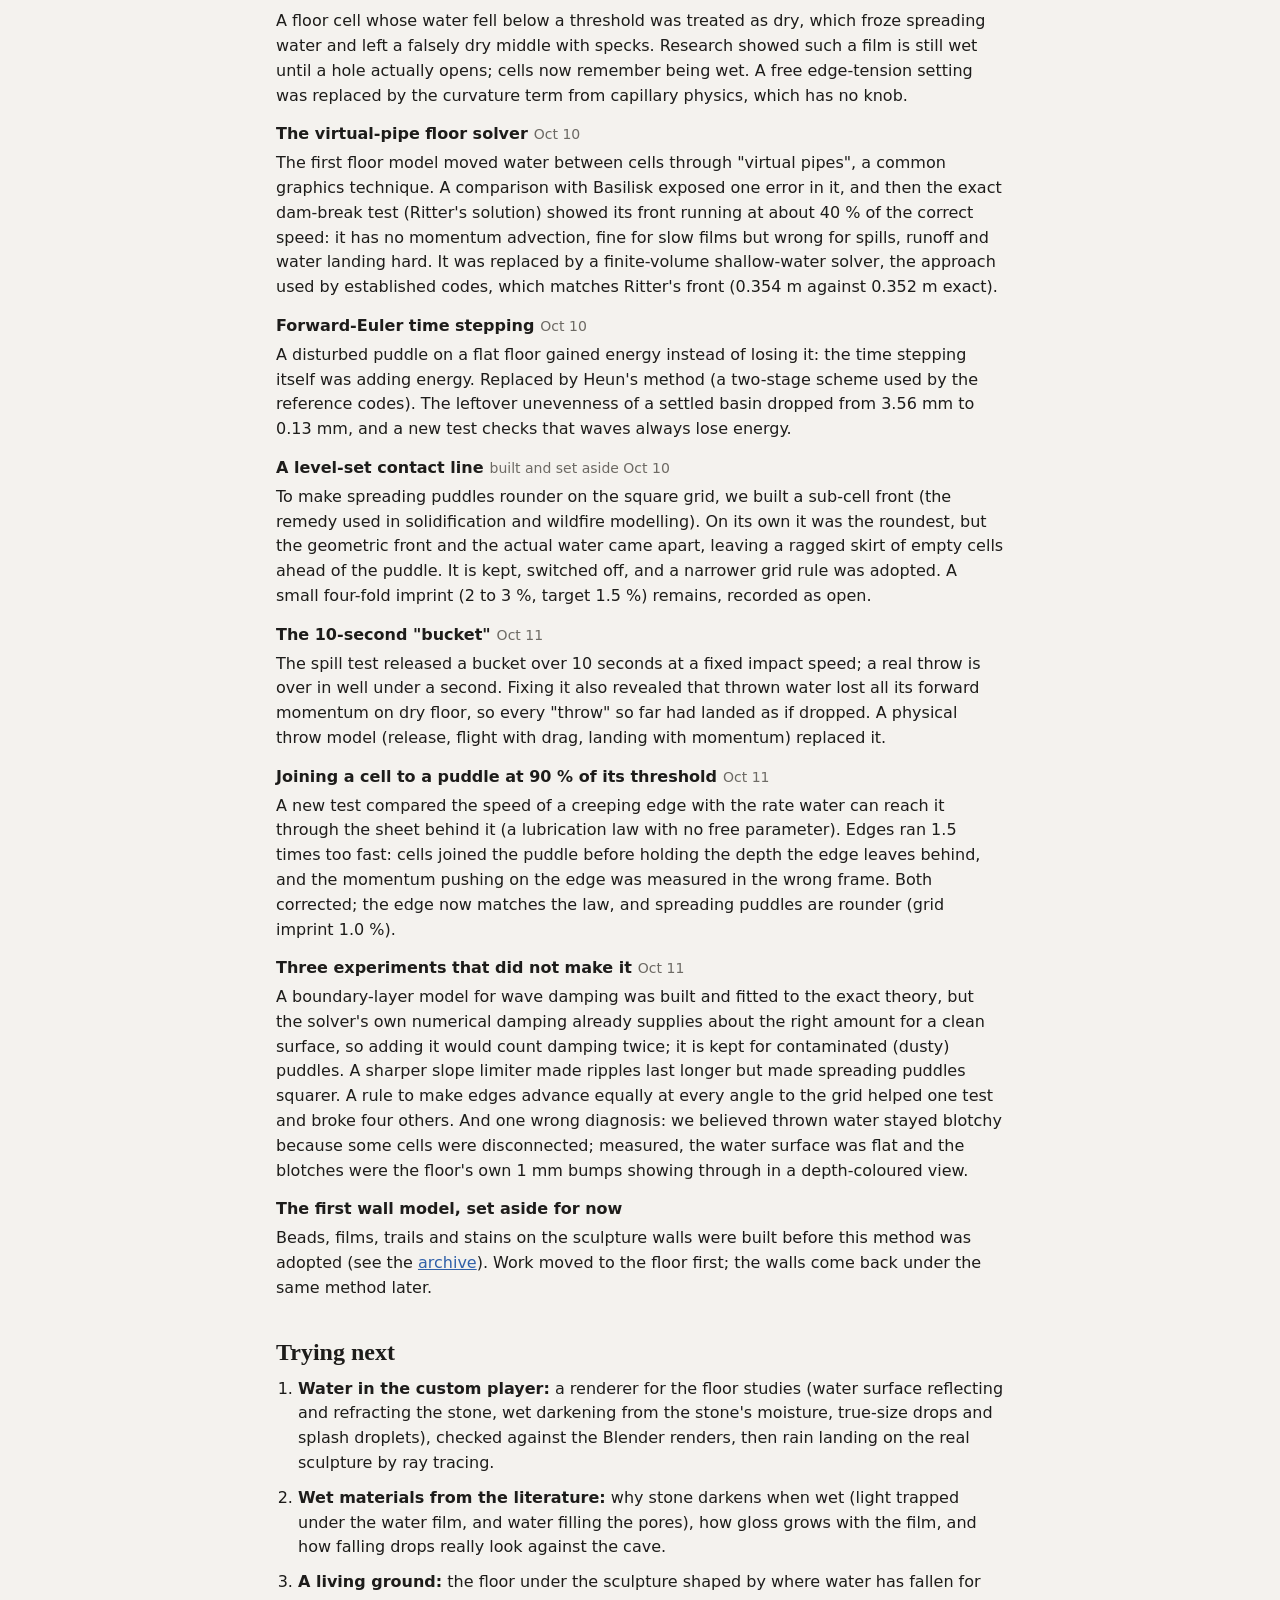
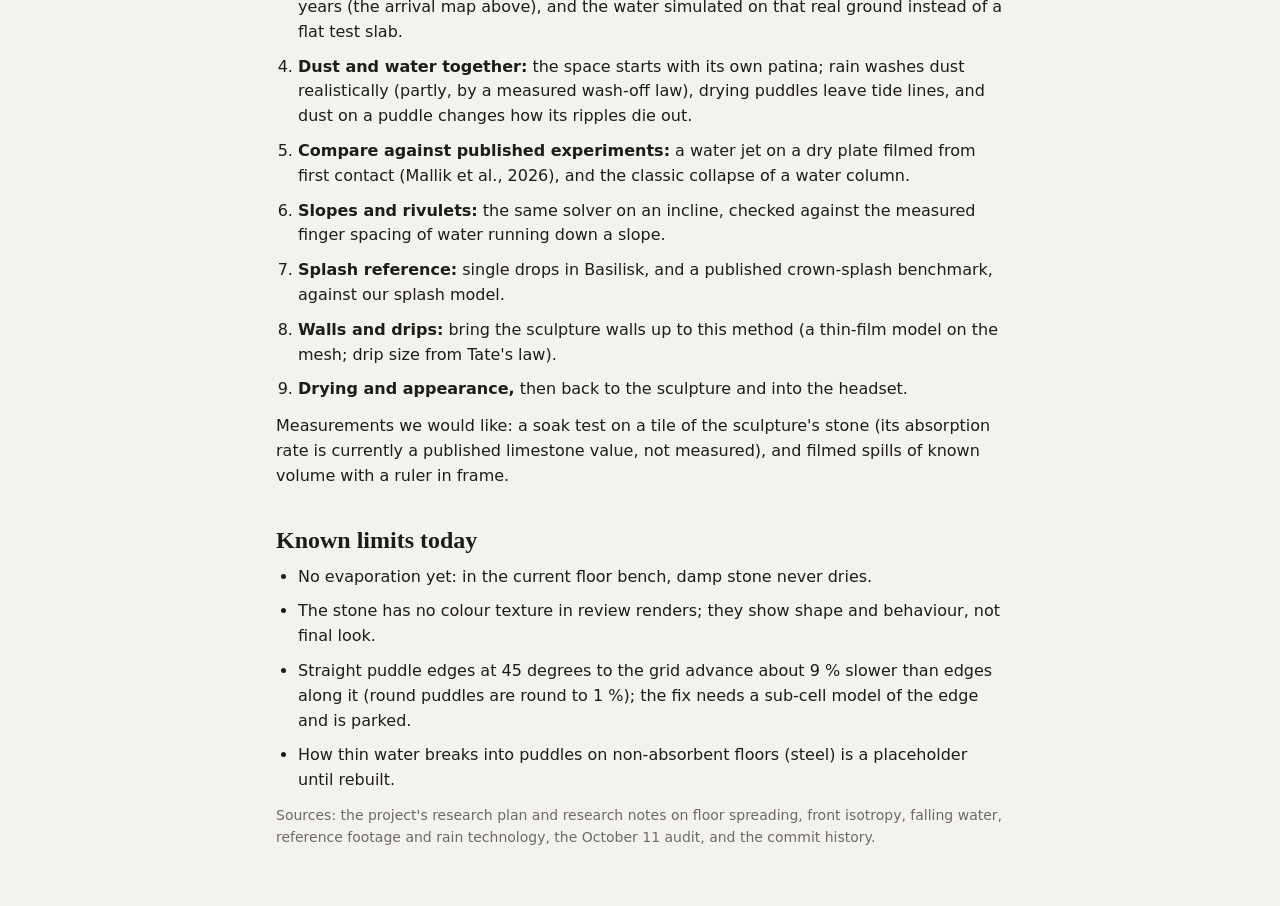
==== commit 17d11dee: "Front page: an illustrated introduction to Gloam (headset video at dusk, interior, sculpting in VR) " ====
--- a/approach.html
+++ b/approach.html
@@ -3,7 +3,7 @@
 <head>
 <meta charset="utf-8">
 <meta name="viewport" content="width=device-width, initial-scale=1">
-<title>Gloam Rain Approach</title>
+<title>Gloam VR Approach</title>
 <link rel="stylesheet" href="site.css">
 </head>
 <body>
@@ -13,7 +13,7 @@
   <a href="approach.html" aria-current="page">Approach</a>
 </nav>
 <header>
-  <h1>Gloam VR: approach to the rain</h1>
+  <h1>Gloam VR: approach</h1>
   <p class="lede">The technology we use, the method we hold it to, what we have retired along the way and why, and
     what comes next. Written in October 2026; dates below are from the project's commit history.</p>
 </header>
@@ -21,8 +21,9 @@
 
 <h2>What we are building, and why</h2>
 <p>Gloam VR is a walkable virtual-reality sculpture: a pierced limestone dome that the visitor explores on foot,
-  crouching and sitting inside it. We are adding weather to it, starting with rain that behaves like real water on real
-  stone. The visitor is always inside the sculpture, so the work is judged from inside: water running down the inner
+  crouching and sitting inside it. We are turning it into a living place: weather (starting with rain that behaves
+  like real water on real stone, then wind and dust), a ground shaped by that weather over years, and a custom player
+  that can show all of it at 90 frames per second. The visitor is always inside the sculpture, so the work is judged from inside: water running down the inner
   walls, coming in through the openings, and collecting on the floor.</p>
 <p>The aim is rain whose behaviour comes from physics rather than from effects tuned by eye. Drops fall at the speed
   their size dictates; the porous stone drinks water, darkens, and only sheds water once it is full; puddles hold edges
--- a/site.css
+++ b/site.css
@@ -61,3 +61,7 @@
 .prose dt .when { font-weight: 400; color: var(--muted); font-size: 14px; margin-left: 6px; }
 .prose dd { margin: 4px 0 0; }
 .prose .small { color: var(--muted); font-size: 14px; }
+
+/* index: illustrated introduction above the work feed */
+.intro { display: grid; grid-template-columns: 1fr; gap: 16px; margin: 16px 0 18px; }
+@media (min-width: 760px) { .intro { grid-template-columns: 2fr 1fr; } .intro figure:first-child { grid-row: span 2; } }
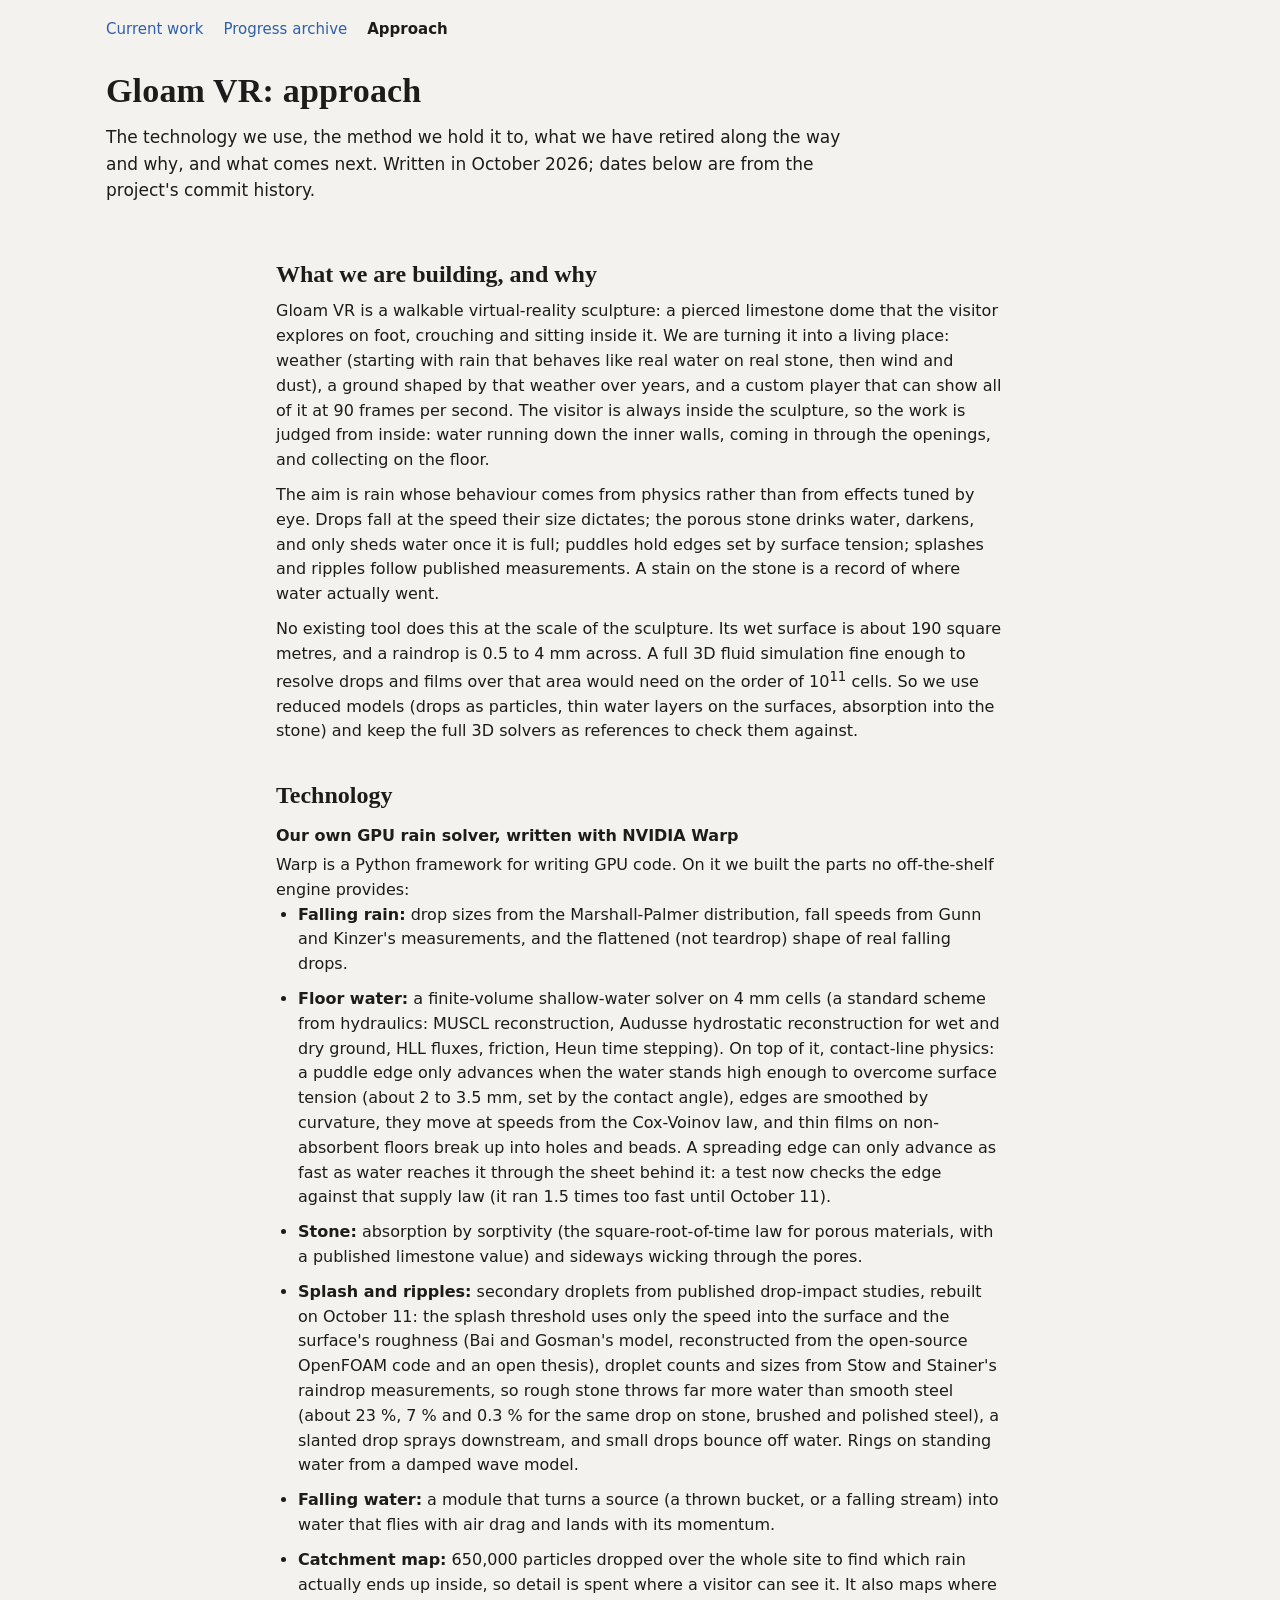
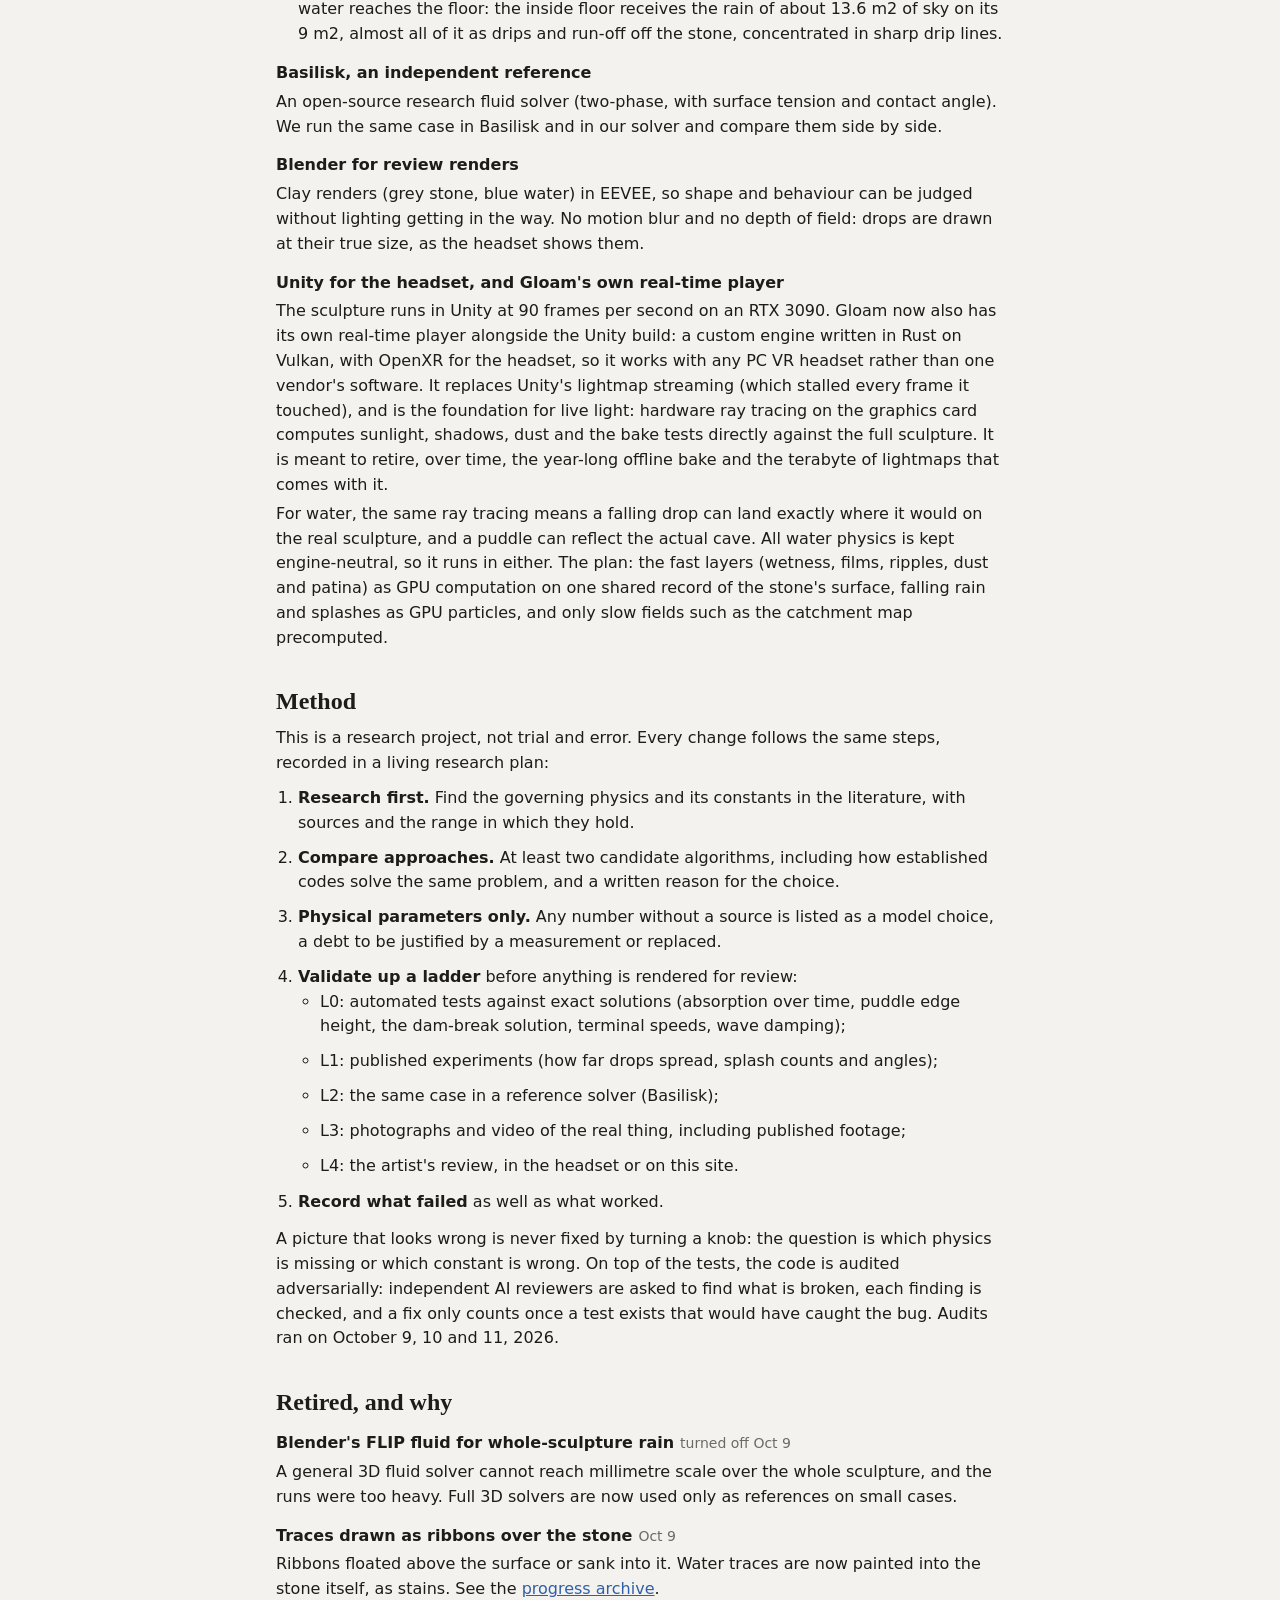
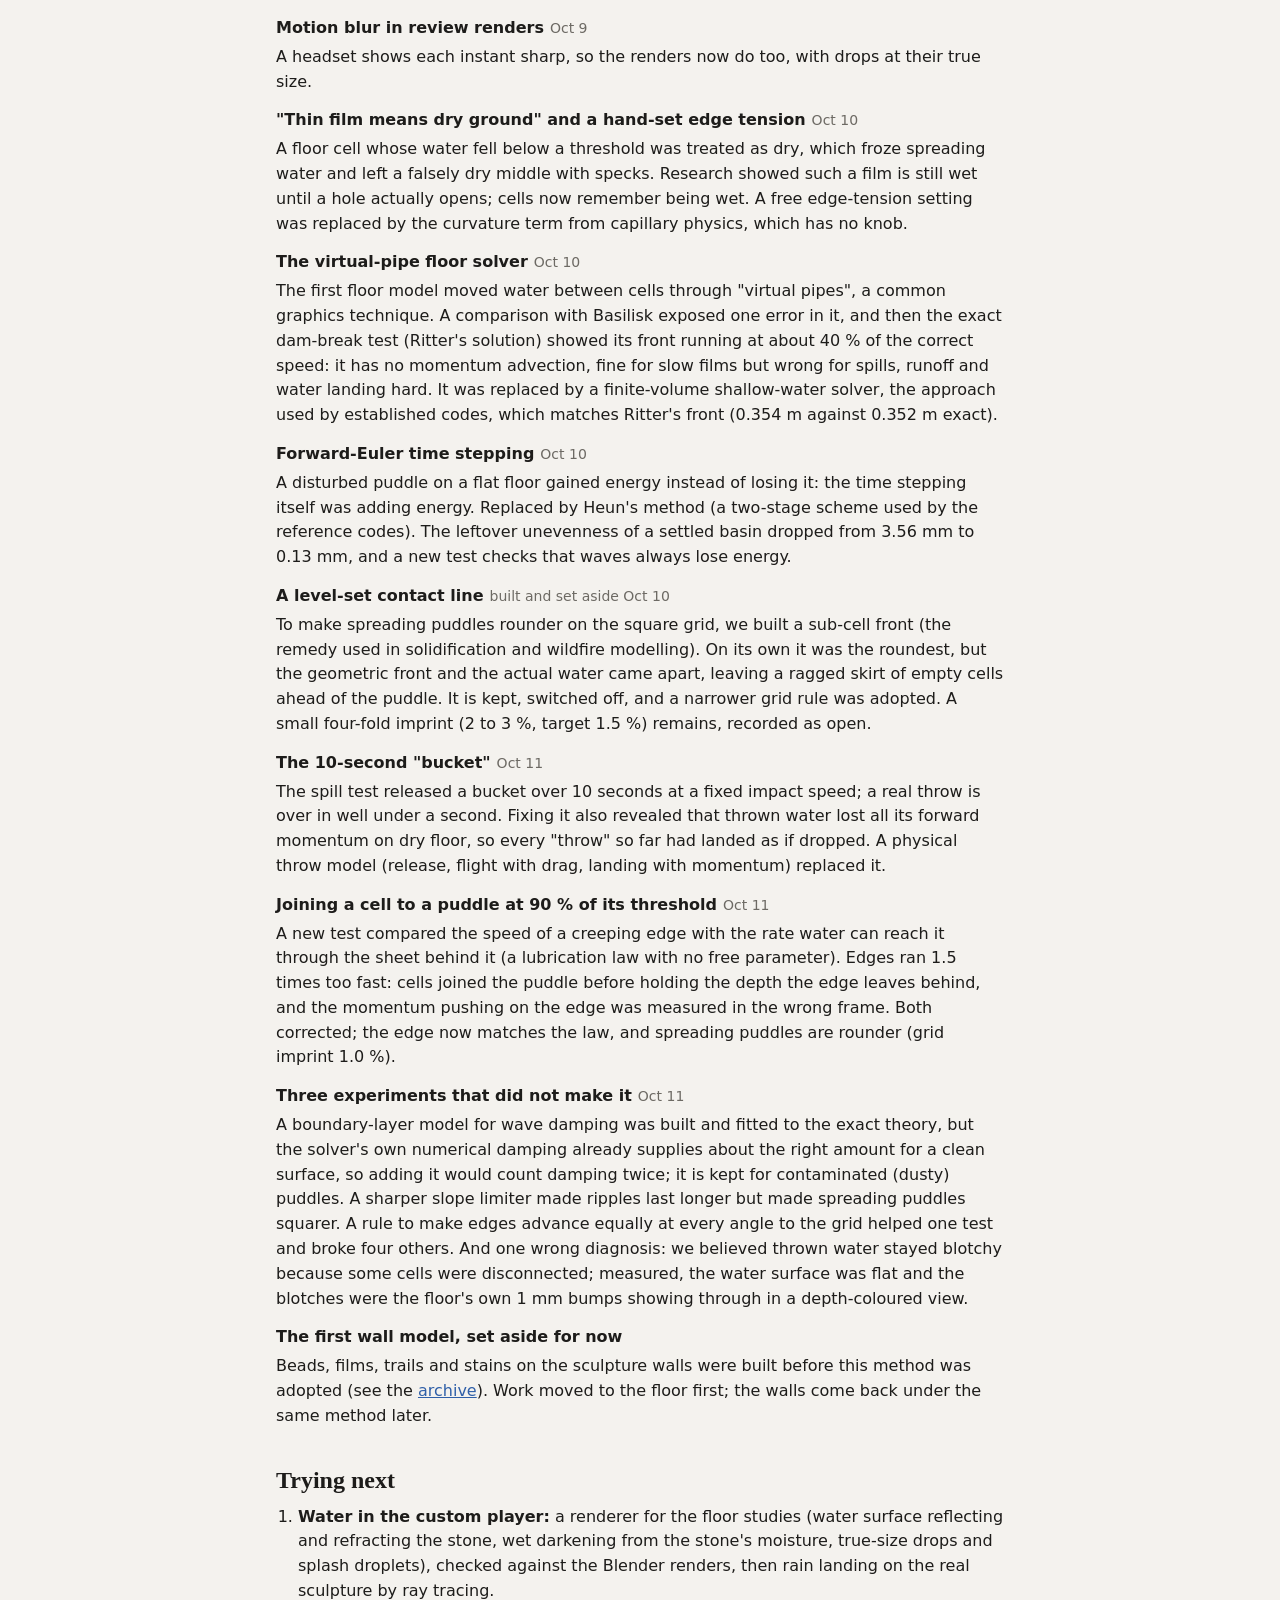
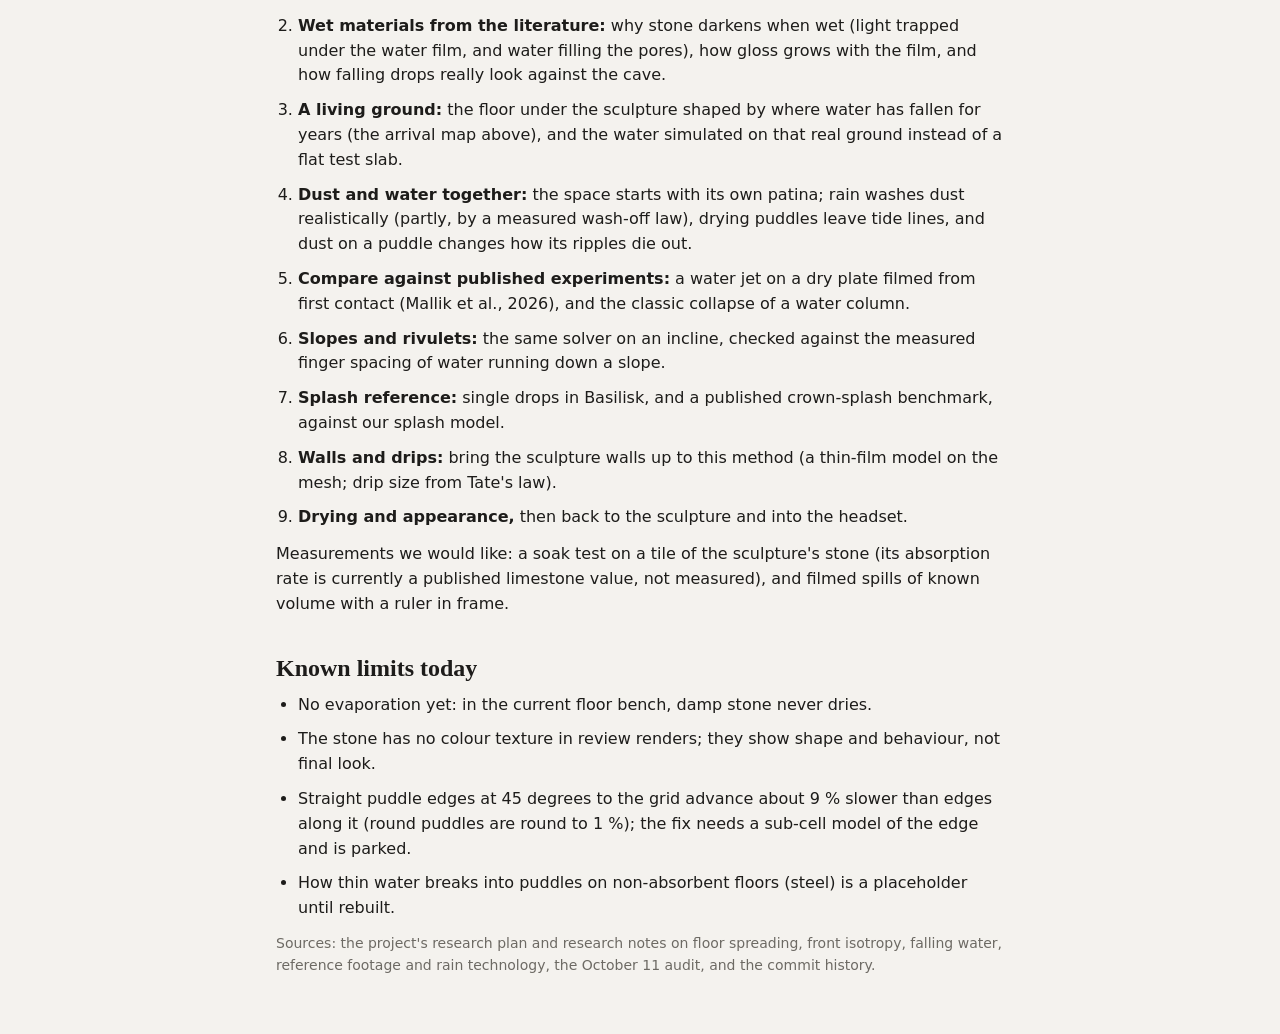
==== commit 7dbb74b7: "Five GloamPlayer entries (custom player, re-bake vs Octane, dust on the GPU, visibility census, livi" ====
--- a/approach.html
+++ b/approach.html
@@ -69,14 +69,17 @@
   <dt>Blender for review renders</dt>
   <dd>Clay renders (grey stone, blue water) in EEVEE, so shape and behaviour can be judged without lighting getting in
     the way. No motion blur and no depth of field: drops are drawn at their true size, as the headset shows them.</dd>
-  <dt>Unity for the headset, and a custom player under evaluation</dt>
-  <dd>The sculpture runs in Unity at 90 frames per second on an RTX 3090. In parallel, a custom player is being
-    prototyped (Rust, Vulkan and OpenXR) to remove the stall Unity has when it uploads each 8K lightmap, and to give the
-    water direct access to hardware ray tracing: a falling drop can trace its path against the real mesh to land exactly
-    where it would, and a puddle can reflect the actual lightmapped cave. All water physics is kept engine-neutral (our
-    own GPU compute), so it can run in either. The plan for rain in the headset: the fast layers (wetness, films,
-    ripples, dust and patina) as GPU compute on one shared surface record, falling rain and splashes as GPU particles,
-    and only slow fields such as the catchment map baked.</dd>
+  <dt>Unity for the headset, and Gloam's own real-time player</dt>
+  <dd>The sculpture runs in Unity at 90 frames per second on an RTX 3090. Gloam now also has its own real-time player
+    alongside the Unity build: a custom engine written in Rust on Vulkan, with OpenXR for the headset, so it works with
+    any PC VR headset rather than one vendor's software. It replaces Unity's lightmap streaming (which stalled every
+    frame it touched), and is the foundation for live light: hardware ray tracing on the graphics card computes
+    sunlight, shadows, dust and the bake tests directly against the full sculpture. It is meant to retire, over time,
+    the year-long offline bake and the terabyte of lightmaps that comes with it.</dd>
+  <dd>For water, the same ray tracing means a falling drop can land exactly where it would on the real sculpture, and
+    a puddle can reflect the actual cave. All water physics is kept engine-neutral, so it runs in either. The plan:
+    the fast layers (wetness, films, ripples, dust and patina) as GPU computation on one shared record of the stone's
+    surface, falling rain and splashes as GPU particles, and only slow fields such as the catchment map precomputed.</dd>
 </dl>
 
 <h2>Method</h2>
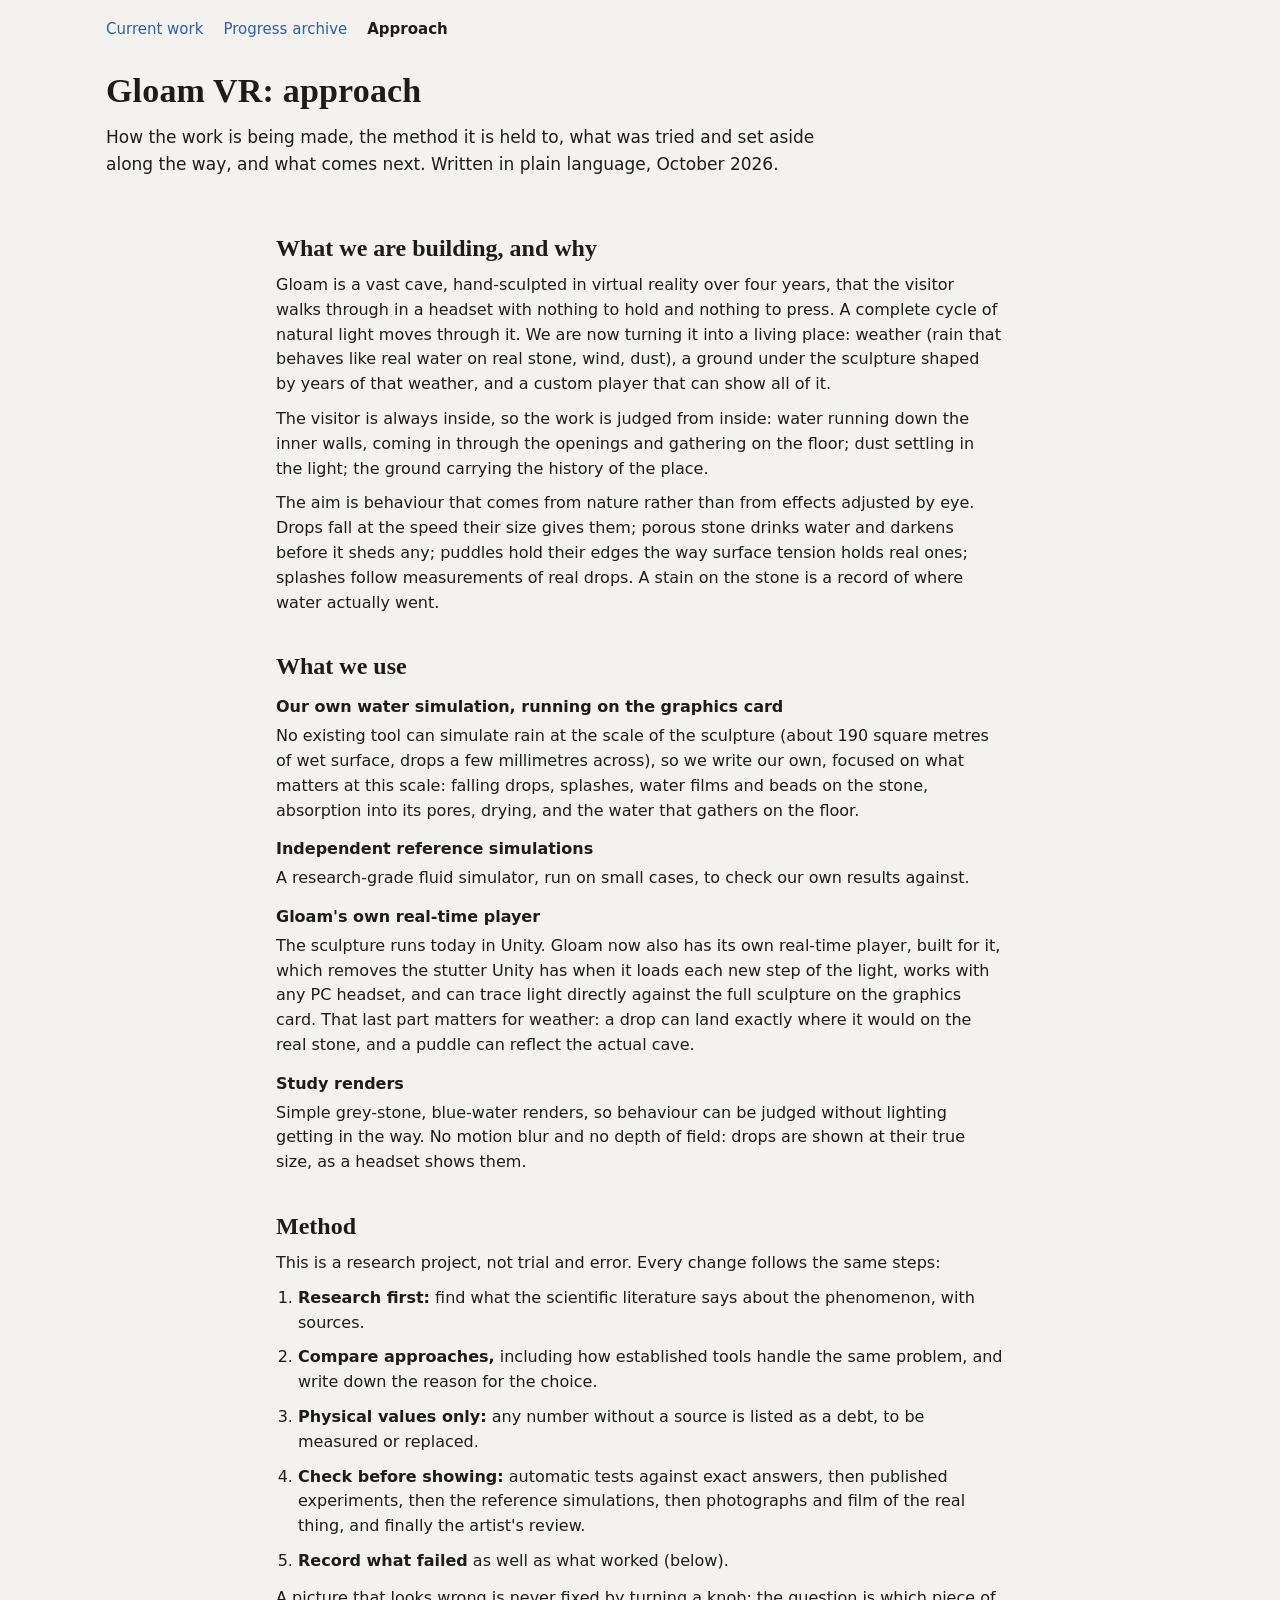
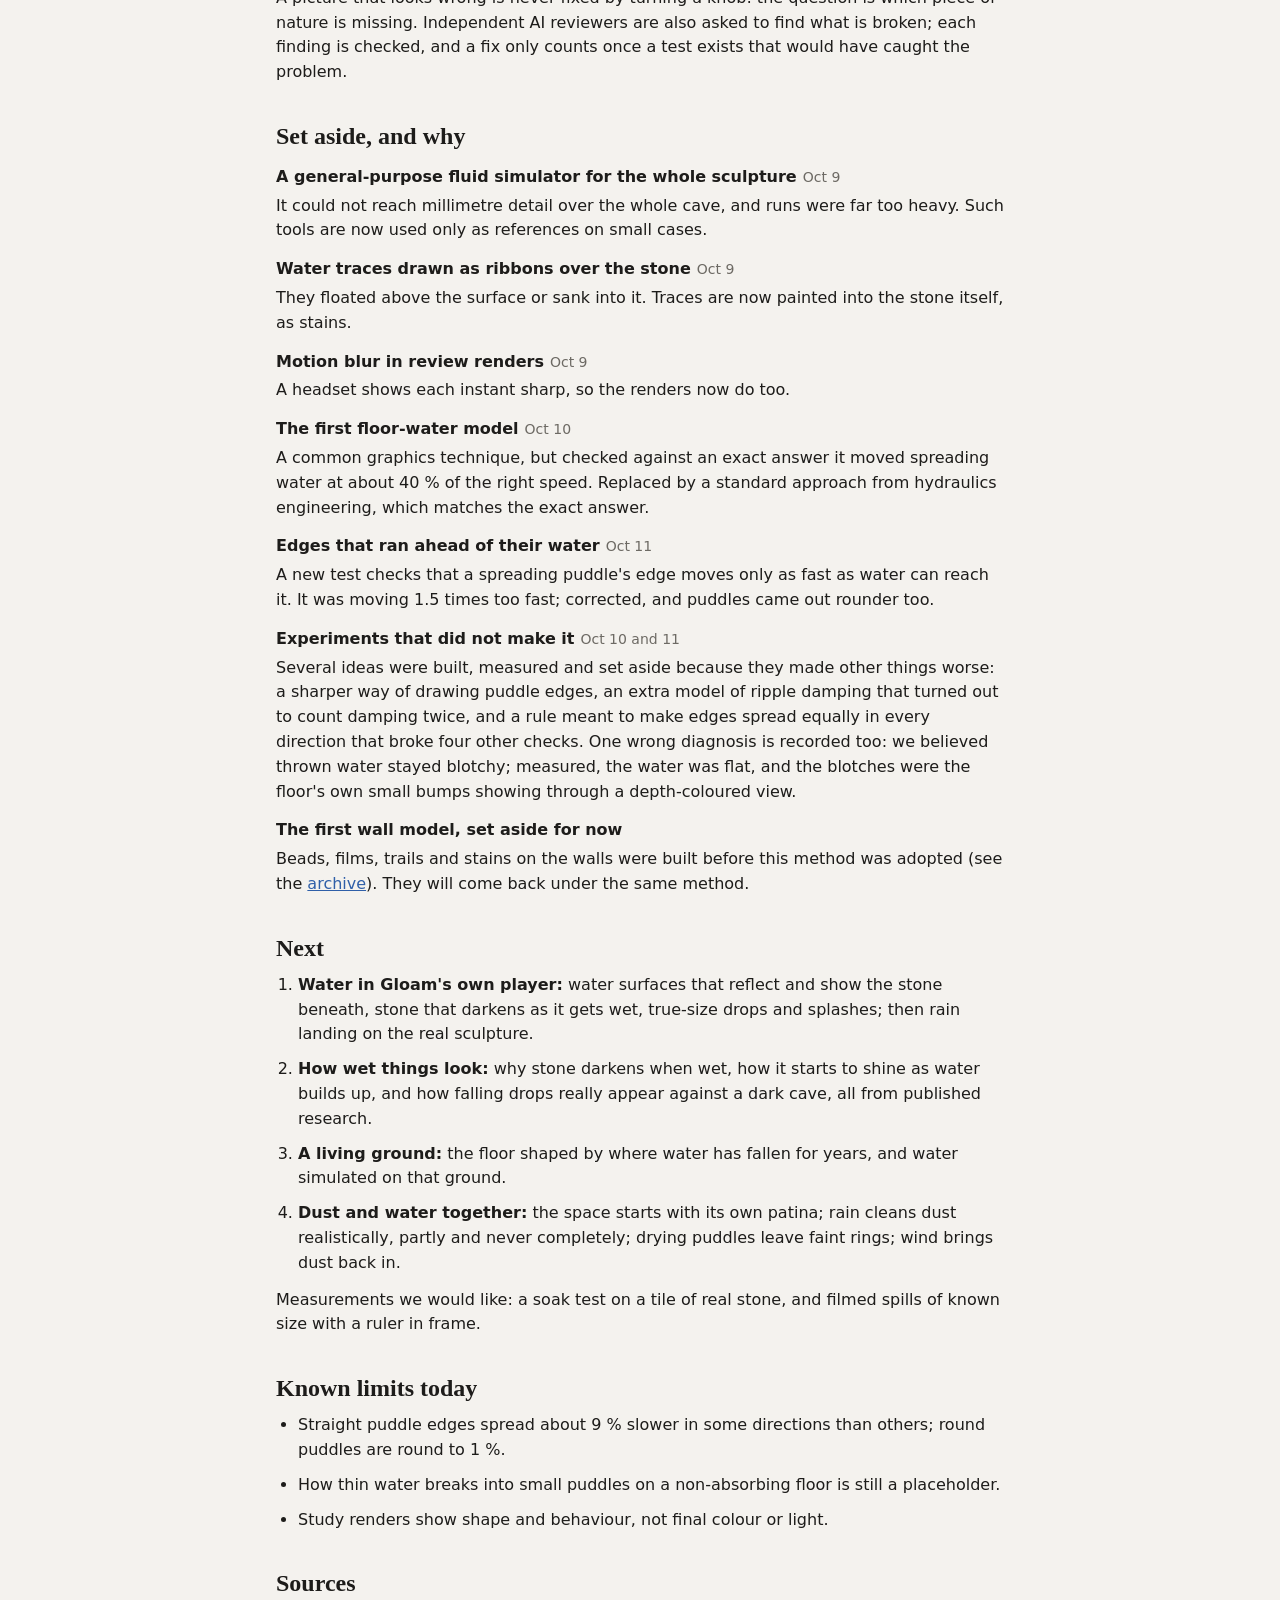
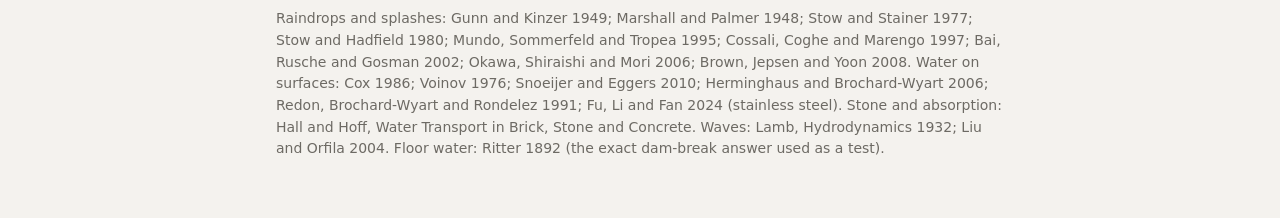
==== commit d4e7b9b9: "Introduction uses the approved curator description and embeds the public ELEKTRA / MIAN 2026 artist " ====
--- a/approach.html
+++ b/approach.html
@@ -14,187 +14,110 @@
 </nav>
 <header>
   <h1>Gloam VR: approach</h1>
-  <p class="lede">The technology we use, the method we hold it to, what we have retired along the way and why, and
-    what comes next. Written in October 2026; dates below are from the project's commit history.</p>
+  <p class="lede">How the work is being made, the method it is held to, what was tried and set aside along the way, and
+    what comes next. Written in plain language, October 2026.</p>
 </header>
 <main class="prose">
 
 <h2>What we are building, and why</h2>
-<p>Gloam VR is a walkable virtual-reality sculpture: a pierced limestone dome that the visitor explores on foot,
-  crouching and sitting inside it. We are turning it into a living place: weather (starting with rain that behaves
-  like real water on real stone, then wind and dust), a ground shaped by that weather over years, and a custom player
-  that can show all of it at 90 frames per second. The visitor is always inside the sculpture, so the work is judged from inside: water running down the inner
-  walls, coming in through the openings, and collecting on the floor.</p>
-<p>The aim is rain whose behaviour comes from physics rather than from effects tuned by eye. Drops fall at the speed
-  their size dictates; the porous stone drinks water, darkens, and only sheds water once it is full; puddles hold edges
-  set by surface tension; splashes and ripples follow published measurements. A stain on the stone is a record of where
-  water actually went.</p>
-<p>No existing tool does this at the scale of the sculpture. Its wet surface is about 190 square metres, and a raindrop
-  is 0.5 to 4 mm across. A full 3D fluid simulation fine enough to resolve drops and films over that area would need
-  on the order of 10<sup>11</sup> cells. So we use reduced models (drops as particles, thin water layers on the
-  surfaces, absorption into the stone) and keep the full 3D solvers as references to check them against.</p>
+<p>Gloam is a vast cave, hand-sculpted in virtual reality over four years, that the visitor walks through in a headset
+  with nothing to hold and nothing to press. A complete cycle of natural light moves through it. We are now turning it
+  into a living place: weather (rain that behaves like real water on real stone, wind, dust), a ground under the
+  sculpture shaped by years of that weather, and a custom player that can show all of it.</p>
+<p>The visitor is always inside, so the work is judged from inside: water running down the inner walls, coming in
+  through the openings and gathering on the floor; dust settling in the light; the ground carrying the history of the
+  place.</p>
+<p>The aim is behaviour that comes from nature rather than from effects adjusted by eye. Drops fall at the speed their
+  size gives them; porous stone drinks water and darkens before it sheds any; puddles hold their edges the way surface
+  tension holds real ones; splashes follow measurements of real drops. A stain on the stone is a record of where water
+  actually went.</p>
 
-<h2>Technology</h2>
+<h2>What we use</h2>
 <dl>
-  <dt>Our own GPU rain solver, written with NVIDIA Warp</dt>
-  <dd>Warp is a Python framework for writing GPU code. On it we built the parts no off-the-shelf engine provides:
-    <ul>
-      <li><b>Falling rain:</b> drop sizes from the Marshall-Palmer distribution, fall speeds from Gunn and Kinzer's
-        measurements, and the flattened (not teardrop) shape of real falling drops.</li>
-      <li><b>Floor water:</b> a finite-volume shallow-water solver on 4 mm cells (a standard scheme from
-        hydraulics: MUSCL reconstruction, Audusse hydrostatic reconstruction for wet and dry ground, HLL fluxes,
-        friction, Heun time stepping). On top of it, contact-line physics: a puddle edge only advances when the water
-        stands high enough to overcome surface tension (about 2 to 3.5 mm, set by the contact angle), edges are
-        smoothed by curvature, they move at speeds from the Cox-Voinov law, and thin films on non-absorbent floors
-        break up into holes and beads. A spreading edge can only advance as fast as water reaches it through the sheet
-        behind it: a test now checks the edge against that supply law (it ran 1.5 times too fast until October 11).</li>
-      <li><b>Stone:</b> absorption by sorptivity (the square-root-of-time law for porous materials, with a published
-        limestone value) and sideways wicking through the pores.</li>
-      <li><b>Splash and ripples:</b> secondary droplets from published drop-impact studies, rebuilt on October 11: the
-        splash threshold uses only the speed into the surface and the surface's roughness (Bai and Gosman's model,
-        reconstructed from the open-source OpenFOAM code and an open thesis), droplet counts and sizes from Stow and
-        Stainer's raindrop measurements, so rough stone throws far more water than smooth steel (about 23 %, 7 % and
-        0.3 % for the same drop on stone, brushed and polished steel), a slanted drop sprays downstream, and small drops
-        bounce off water. Rings on standing water from a damped wave model.</li>
-      <li><b>Falling water:</b> a module that turns a source (a thrown bucket, or a falling stream) into water that
-        flies with air drag and lands with its momentum.</li>
-      <li><b>Catchment map:</b> 650,000 particles dropped over the whole site to find which rain actually ends up
-        inside, so detail is spent where a visitor can see it. It also maps where water reaches the floor: the inside
-        floor receives the rain of about 13.6 m2 of sky on its 9 m2, almost all of it as drips and run-off off the
-        stone, concentrated in sharp drip lines.</li>
-    </ul></dd>
-  <dt>Basilisk, an independent reference</dt>
-  <dd>An open-source research fluid solver (two-phase, with surface tension and contact angle). We run the same case in
-    Basilisk and in our solver and compare them side by side.</dd>
-  <dt>Blender for review renders</dt>
-  <dd>Clay renders (grey stone, blue water) in EEVEE, so shape and behaviour can be judged without lighting getting in
-    the way. No motion blur and no depth of field: drops are drawn at their true size, as the headset shows them.</dd>
-  <dt>Unity for the headset, and Gloam's own real-time player</dt>
-  <dd>The sculpture runs in Unity at 90 frames per second on an RTX 3090. Gloam now also has its own real-time player
-    alongside the Unity build: a custom engine written in Rust on Vulkan, with OpenXR for the headset, so it works with
-    any PC VR headset rather than one vendor's software. It replaces Unity's lightmap streaming (which stalled every
-    frame it touched), and is the foundation for live light: hardware ray tracing on the graphics card computes
-    sunlight, shadows, dust and the bake tests directly against the full sculpture. It is meant to retire, over time,
-    the year-long offline bake and the terabyte of lightmaps that comes with it.</dd>
-  <dd>For water, the same ray tracing means a falling drop can land exactly where it would on the real sculpture, and
-    a puddle can reflect the actual cave. All water physics is kept engine-neutral, so it runs in either. The plan:
-    the fast layers (wetness, films, ripples, dust and patina) as GPU computation on one shared record of the stone's
-    surface, falling rain and splashes as GPU particles, and only slow fields such as the catchment map precomputed.</dd>
+  <dt>Our own water simulation, running on the graphics card</dt>
+  <dd>No existing tool can simulate rain at the scale of the sculpture (about 190 square metres of wet surface, drops a
+    few millimetres across), so we write our own, focused on what matters at this scale: falling drops, splashes,
+    water films and beads on the stone, absorption into its pores, drying, and the water that gathers on the floor.</dd>
+  <dt>Independent reference simulations</dt>
+  <dd>A research-grade fluid simulator, run on small cases, to check our own results against.</dd>
+  <dt>Gloam's own real-time player</dt>
+  <dd>The sculpture runs today in Unity. Gloam now also has its own real-time player, built for it, which removes the
+    stutter Unity has when it loads each new step of the light, works with any PC headset, and can trace light directly
+    against the full sculpture on the graphics card. That last part matters for weather: a drop can land exactly where it
+    would on the real stone, and a puddle can reflect the actual cave.</dd>
+  <dt>Study renders</dt>
+  <dd>Simple grey-stone, blue-water renders, so behaviour can be judged without lighting getting in the way. No motion
+    blur and no depth of field: drops are shown at their true size, as a headset shows them.</dd>
 </dl>
 
 <h2>Method</h2>
-<p>This is a research project, not trial and error. Every change follows the same steps, recorded in a living research
-  plan:</p>
+<p>This is a research project, not trial and error. Every change follows the same steps:</p>
 <ol>
-  <li><b>Research first.</b> Find the governing physics and its constants in the literature, with sources and the range
-    in which they hold.</li>
-  <li><b>Compare approaches.</b> At least two candidate algorithms, including how established codes solve the same
-    problem, and a written reason for the choice.</li>
-  <li><b>Physical parameters only.</b> Any number without a source is listed as a model choice, a debt to be
-    justified by a measurement or replaced.</li>
-  <li><b>Validate up a ladder</b> before anything is rendered for review:
-    <ul>
-      <li>L0: automated tests against exact solutions (absorption over time, puddle edge height, the dam-break
-        solution, terminal speeds, wave damping);</li>
-      <li>L1: published experiments (how far drops spread, splash counts and angles);</li>
-      <li>L2: the same case in a reference solver (Basilisk);</li>
-      <li>L3: photographs and video of the real thing, including published footage;</li>
-      <li>L4: the artist's review, in the headset or on this site.</li>
-    </ul></li>
-  <li><b>Record what failed</b> as well as what worked.</li>
+  <li><b>Research first:</b> find what the scientific literature says about the phenomenon, with sources.</li>
+  <li><b>Compare approaches,</b> including how established tools handle the same problem, and write down the reason
+    for the choice.</li>
+  <li><b>Physical values only:</b> any number without a source is listed as a debt, to be measured or replaced.</li>
+  <li><b>Check before showing:</b> automatic tests against exact answers, then published experiments, then the
+    reference simulations, then photographs and film of the real thing, and finally the artist's review.</li>
+  <li><b>Record what failed</b> as well as what worked (below).</li>
 </ol>
-<p>A picture that looks wrong is never fixed by turning a knob: the question is which physics is missing or which
-  constant is wrong. On top of the tests, the code is audited adversarially: independent AI reviewers are asked to
-  find what is broken, each finding is checked, and a fix only counts once a test exists that would have caught the
-  bug. Audits ran on October 9, 10 and 11, 2026.</p>
+<p>A picture that looks wrong is never fixed by turning a knob: the question is which piece of nature is missing.
+  Independent AI reviewers are also asked to find what is broken; each finding is checked, and a fix only counts once a
+  test exists that would have caught the problem.</p>
 
-<h2>Retired, and why</h2>
+<h2>Set aside, and why</h2>
 <dl>
-  <dt>Blender's FLIP fluid for whole-sculpture rain<span class="when">turned off Oct 9</span></dt>
-  <dd>A general 3D fluid solver cannot reach millimetre scale over the whole sculpture, and the runs were too heavy.
-    Full 3D solvers are now used only as references on small cases.</dd>
-  <dt>Traces drawn as ribbons over the stone<span class="when">Oct 9</span></dt>
-  <dd>Ribbons floated above the surface or sank into it. Water traces are now painted into the stone itself, as stains.
-    See the <a href="archive.html">progress archive</a>.</dd>
+  <dt>A general-purpose fluid simulator for the whole sculpture<span class="when">Oct 9</span></dt>
+  <dd>It could not reach millimetre detail over the whole cave, and runs were far too heavy. Such tools are now used
+    only as references on small cases.</dd>
+  <dt>Water traces drawn as ribbons over the stone<span class="when">Oct 9</span></dt>
+  <dd>They floated above the surface or sank into it. Traces are now painted into the stone itself, as stains.</dd>
   <dt>Motion blur in review renders<span class="when">Oct 9</span></dt>
-  <dd>A headset shows each instant sharp, so the renders now do too, with drops at their true size.</dd>
-  <dt>"Thin film means dry ground" and a hand-set edge tension<span class="when">Oct 10</span></dt>
-  <dd>A floor cell whose water fell below a threshold was treated as dry, which froze spreading water and left a
-    falsely dry middle with specks. Research showed such a film is still wet until a hole actually opens; cells now
-    remember being wet. A free edge-tension setting was replaced by the curvature term from capillary physics, which
-    has no knob.</dd>
-  <dt>The virtual-pipe floor solver<span class="when">Oct 10</span></dt>
-  <dd>The first floor model moved water between cells through "virtual pipes", a common graphics technique. A
-    comparison with Basilisk exposed one error in it, and then the exact dam-break test (Ritter's solution) showed its
-    front running at about 40 % of the correct speed: it has no momentum advection, fine for slow films but wrong for
-    spills, runoff and water landing hard. It was replaced by a finite-volume shallow-water solver, the approach used
-    by established codes, which matches Ritter's front (0.354 m against 0.352 m exact).</dd>
-  <dt>Forward-Euler time stepping<span class="when">Oct 10</span></dt>
-  <dd>A disturbed puddle on a flat floor gained energy instead of losing it: the time stepping itself was adding energy.
-    Replaced by Heun's method (a two-stage scheme used by the reference codes). The leftover unevenness of a settled
-    basin dropped from 3.56 mm to 0.13 mm, and a new test checks that waves always lose energy.</dd>
-  <dt>A level-set contact line<span class="when">built and set aside Oct 10</span></dt>
-  <dd>To make spreading puddles rounder on the square grid, we built a sub-cell front (the remedy used in
-    solidification and wildfire modelling). On its own it was the roundest, but the geometric front and the actual water
-    came apart, leaving a ragged skirt of empty cells ahead of the puddle. It is kept, switched off, and a narrower
-    grid rule was adopted. A small four-fold imprint (2 to 3 %, target 1.5 %) remains, recorded as open.</dd>
-  <dt>The 10-second "bucket"<span class="when">Oct 11</span></dt>
-  <dd>The spill test released a bucket over 10 seconds at a fixed impact speed; a real throw is over in well under a
-    second. Fixing it also revealed that thrown water lost all its forward momentum on dry floor, so every "throw" so far
-    had landed as if dropped. A physical throw model (release, flight with drag, landing with momentum) replaced it.</dd>
-  <dt>Joining a cell to a puddle at 90 % of its threshold<span class="when">Oct 11</span></dt>
-  <dd>A new test compared the speed of a creeping edge with the rate water can reach it through the sheet behind it
-    (a lubrication law with no free parameter). Edges ran 1.5 times too fast: cells joined the puddle before holding the
-    depth the edge leaves behind, and the momentum pushing on the edge was measured in the wrong frame. Both corrected;
-    the edge now matches the law, and spreading puddles are rounder (grid imprint 1.0 %).</dd>
-  <dt>Three experiments that did not make it<span class="when">Oct 11</span></dt>
-  <dd>A boundary-layer model for wave damping was built and fitted to the exact theory, but the solver's own numerical
-    damping already supplies about the right amount for a clean surface, so adding it would count damping twice; it is
-    kept for contaminated (dusty) puddles. A sharper slope limiter made ripples last longer but made spreading puddles
-    squarer. A rule to make edges advance equally at every angle to the grid helped one test and broke four others.
-    And one wrong diagnosis: we believed thrown water stayed blotchy because some cells were disconnected; measured, the
-    water surface was flat and the blotches were the floor's own 1 mm bumps showing through in a depth-coloured view.</dd>
+  <dd>A headset shows each instant sharp, so the renders now do too.</dd>
+  <dt>The first floor-water model<span class="when">Oct 10</span></dt>
+  <dd>A common graphics technique, but checked against an exact answer it moved spreading water at about 40 % of the
+    right speed. Replaced by a standard approach from hydraulics engineering, which matches the exact answer.</dd>
+  <dt>Edges that ran ahead of their water<span class="when">Oct 11</span></dt>
+  <dd>A new test checks that a spreading puddle's edge moves only as fast as water can reach it. It was moving 1.5
+    times too fast; corrected, and puddles came out rounder too.</dd>
+  <dt>Experiments that did not make it<span class="when">Oct 10 and 11</span></dt>
+  <dd>Several ideas were built, measured and set aside because they made other things worse: a sharper way of drawing
+    puddle edges, an extra model of ripple damping that turned out to count damping twice, and a rule meant to make edges
+    spread equally in every direction that broke four other checks. One wrong diagnosis is recorded too: we believed
+    thrown water stayed blotchy; measured, the water was flat, and the blotches were the floor's own small bumps showing
+    through a depth-coloured view.</dd>
   <dt>The first wall model, set aside for now</dt>
-  <dd>Beads, films, trails and stains on the sculpture walls were built before this method was adopted (see the
-    <a href="archive.html">archive</a>). Work moved to the floor first; the walls come back under the same method
-    later.</dd>
+  <dd>Beads, films, trails and stains on the walls were built before this method was adopted (see the
+    <a href="archive.html">archive</a>). They will come back under the same method.</dd>
 </dl>
 
-<h2>Trying next</h2>
+<h2>Next</h2>
 <ol>
-  <li><b>Water in the custom player:</b> a renderer for the floor studies (water surface reflecting and refracting
-    the stone, wet darkening from the stone's moisture, true-size drops and splash droplets), checked against the
-    Blender renders, then rain landing on the real sculpture by ray tracing.</li>
-  <li><b>Wet materials from the literature:</b> why stone darkens when wet (light trapped under the water film, and
-    water filling the pores), how gloss grows with the film, and how falling drops really look against the cave.</li>
-  <li><b>A living ground:</b> the floor under the sculpture shaped by where water has fallen for years (the arrival
-    map above), and the water simulated on that real ground instead of a flat test slab.</li>
-  <li><b>Dust and water together:</b> the space starts with its own patina; rain washes dust realistically (partly, by a
-    measured wash-off law), drying puddles leave tide lines, and dust on a puddle changes how its ripples die out.</li>
-  <li><b>Compare against published experiments:</b> a water jet on a dry plate filmed from first contact (Mallik et
-    al., 2026), and the classic collapse of a water column.</li>
-  <li><b>Slopes and rivulets:</b> the same solver on an incline, checked against the measured finger spacing of
-    water running down a slope.</li>
-  <li><b>Splash reference:</b> single drops in Basilisk, and a published crown-splash benchmark, against our splash
-    model.</li>
-  <li><b>Walls and drips:</b> bring the sculpture walls up to this method (a thin-film model on the mesh; drip size
-    from Tate's law).</li>
-  <li><b>Drying and appearance,</b> then back to the sculpture and into the headset.</li>
+  <li><b>Water in Gloam's own player:</b> water surfaces that reflect and show the stone beneath, stone that darkens as
+    it gets wet, true-size drops and splashes; then rain landing on the real sculpture.</li>
+  <li><b>How wet things look:</b> why stone darkens when wet, how it starts to shine as water builds up, and how falling
+    drops really appear against a dark cave, all from published research.</li>
+  <li><b>A living ground:</b> the floor shaped by where water has fallen for years, and water simulated on that ground.</li>
+  <li><b>Dust and water together:</b> the space starts with its own patina; rain cleans dust realistically, partly and
+    never completely; drying puddles leave faint rings; wind brings dust back in.</li>
 </ol>
-<p>Measurements we would like: a soak test on a tile of the sculpture's stone (its absorption rate is currently a
-  published limestone value, not measured), and filmed spills of known volume with a ruler in frame.</p>
-
+<p>Measurements we would like: a soak test on a tile of real stone, and filmed spills of known size with a ruler in
+  frame.</p>
 
 <h2>Known limits today</h2>
 <ul>
-  <li>No evaporation yet: in the current floor bench, damp stone never dries.</li>
-  <li>The stone has no colour texture in review renders; they show shape and behaviour, not final look.</li>
-  <li>Straight puddle edges at 45 degrees to the grid advance about 9 % slower than edges along it (round puddles are
-    round to 1 %); the fix needs a sub-cell model of the edge and is parked.</li>
-  <li>How thin water breaks into puddles on non-absorbent floors (steel) is a placeholder until rebuilt.</li>
+  <li>Straight puddle edges spread about 9 % slower in some directions than others; round puddles are round to 1 %.</li>
+  <li>How thin water breaks into small puddles on a non-absorbing floor is still a placeholder.</li>
+  <li>Study renders show shape and behaviour, not final colour or light.</li>
 </ul>
-<p class="small">Sources: the project's research plan and research notes on floor spreading, front isotropy, falling
-  water, reference footage and rain technology, the October 11 audit, and the commit history.</p>
+
+<h2>Sources</h2>
+<p class="small">Raindrops and splashes: Gunn and Kinzer 1949; Marshall and Palmer 1948; Stow and Stainer 1977; Stow and
+  Hadfield 1980; Mundo, Sommerfeld and Tropea 1995; Cossali, Coghe and Marengo 1997; Bai, Rusche and Gosman 2002; Okawa,
+  Shiraishi and Mori 2006; Brown, Jepsen and Yoon 2008. Water on surfaces: Cox 1986; Voinov 1976; Snoeijer and Eggers
+  2010; Herminghaus and Brochard-Wyart 2006; Redon, Brochard-Wyart and Rondelez 1991; Fu, Li and Fan 2024 (stainless
+  steel). Stone and absorption: Hall and Hoff, Water Transport in Brick, Stone and Concrete. Waves: Lamb, Hydrodynamics
+  1932; Liu and Orfila 2004. Floor water: Ritter 1892 (the exact dam-break answer used as a test).</p>
 </main>
 </body>
 </html>
--- a/site.css
+++ b/site.css
@@ -64,4 +64,6 @@
 
 /* index: illustrated introduction above the work feed */
 .intro { display: grid; grid-template-columns: 1fr; gap: 16px; margin: 16px 0 18px; }
-@media (min-width: 760px) { .intro { grid-template-columns: 2fr 1fr; } .intro figure:first-child { grid-row: span 2; } }
+@media (min-width: 760px) { .intro { grid-template-columns: 2fr 1fr; } .intro figure.lead { grid-row: span 3; } }
+.embed { position: relative; padding-top: 56.25%; border-radius: 6px; overflow: hidden; background: #000; }
+.embed iframe { position: absolute; inset: 0; width: 100%; height: 100%; border: 0; }
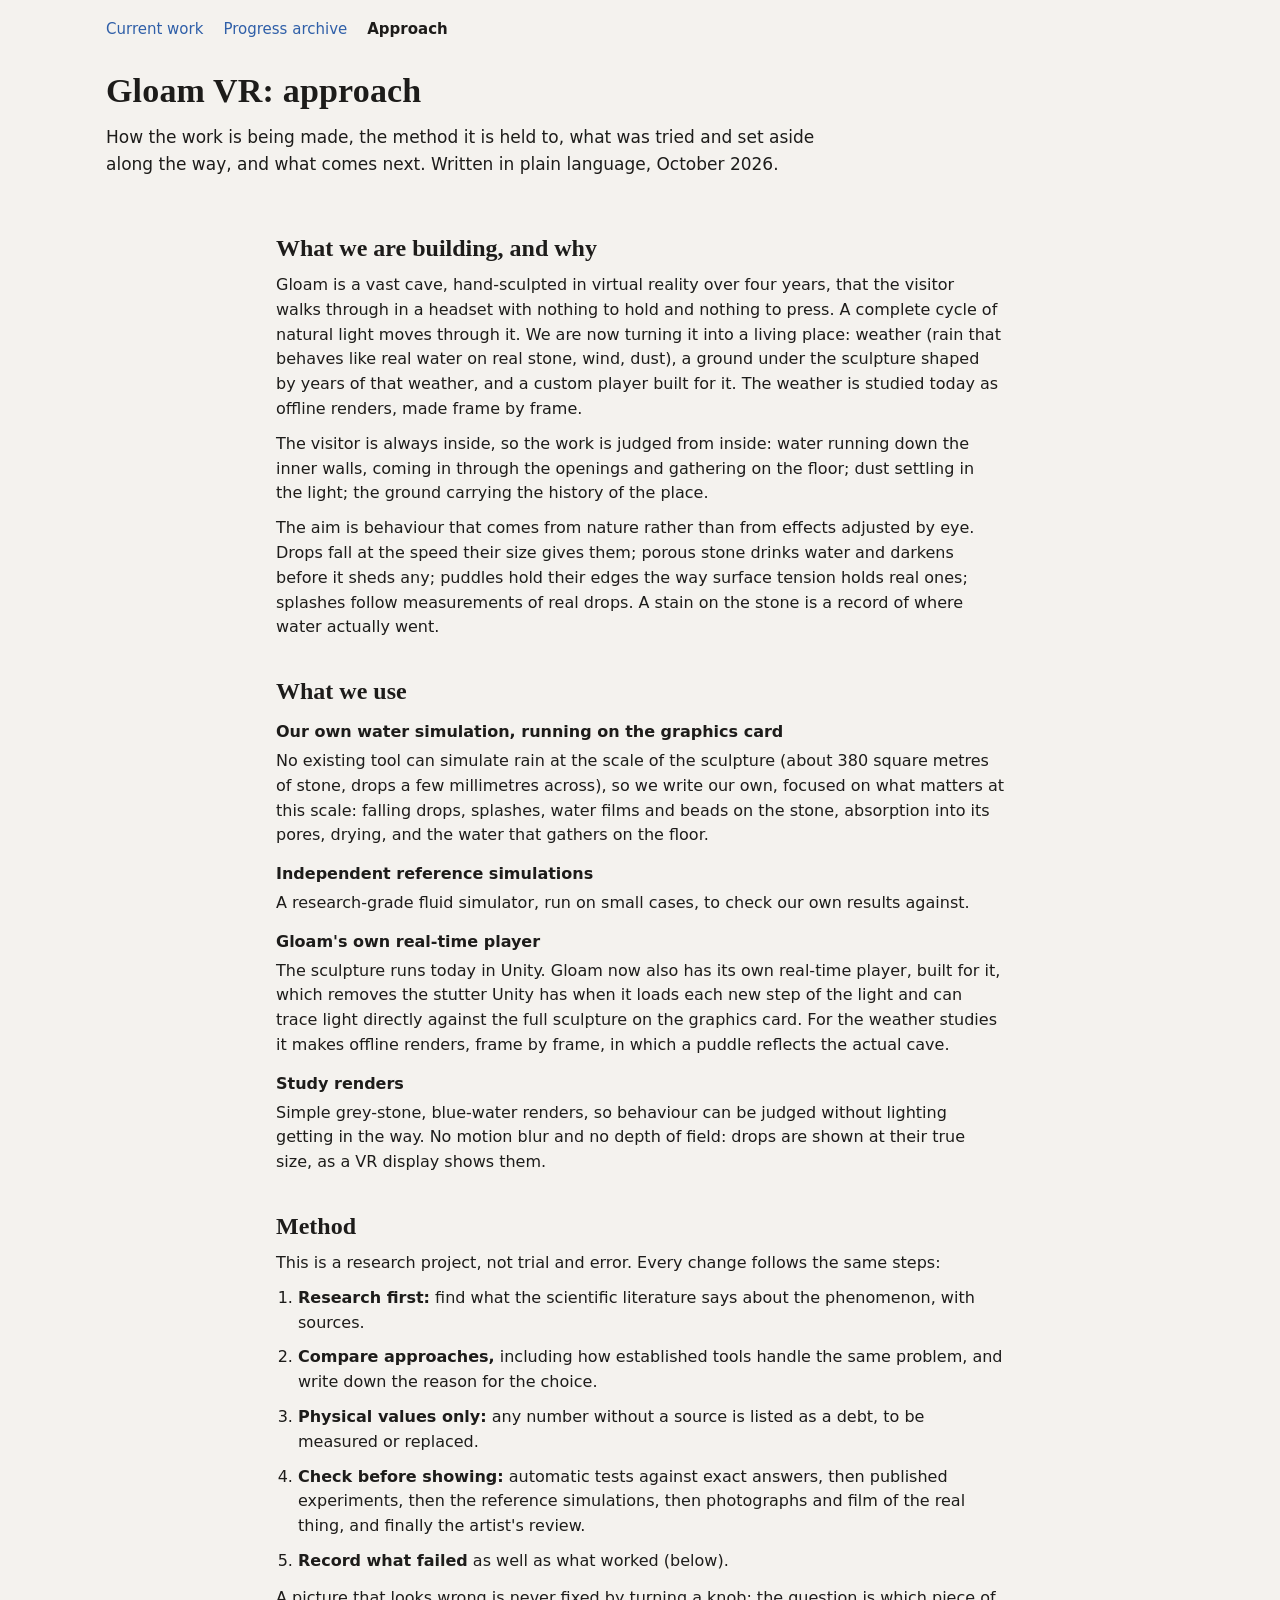
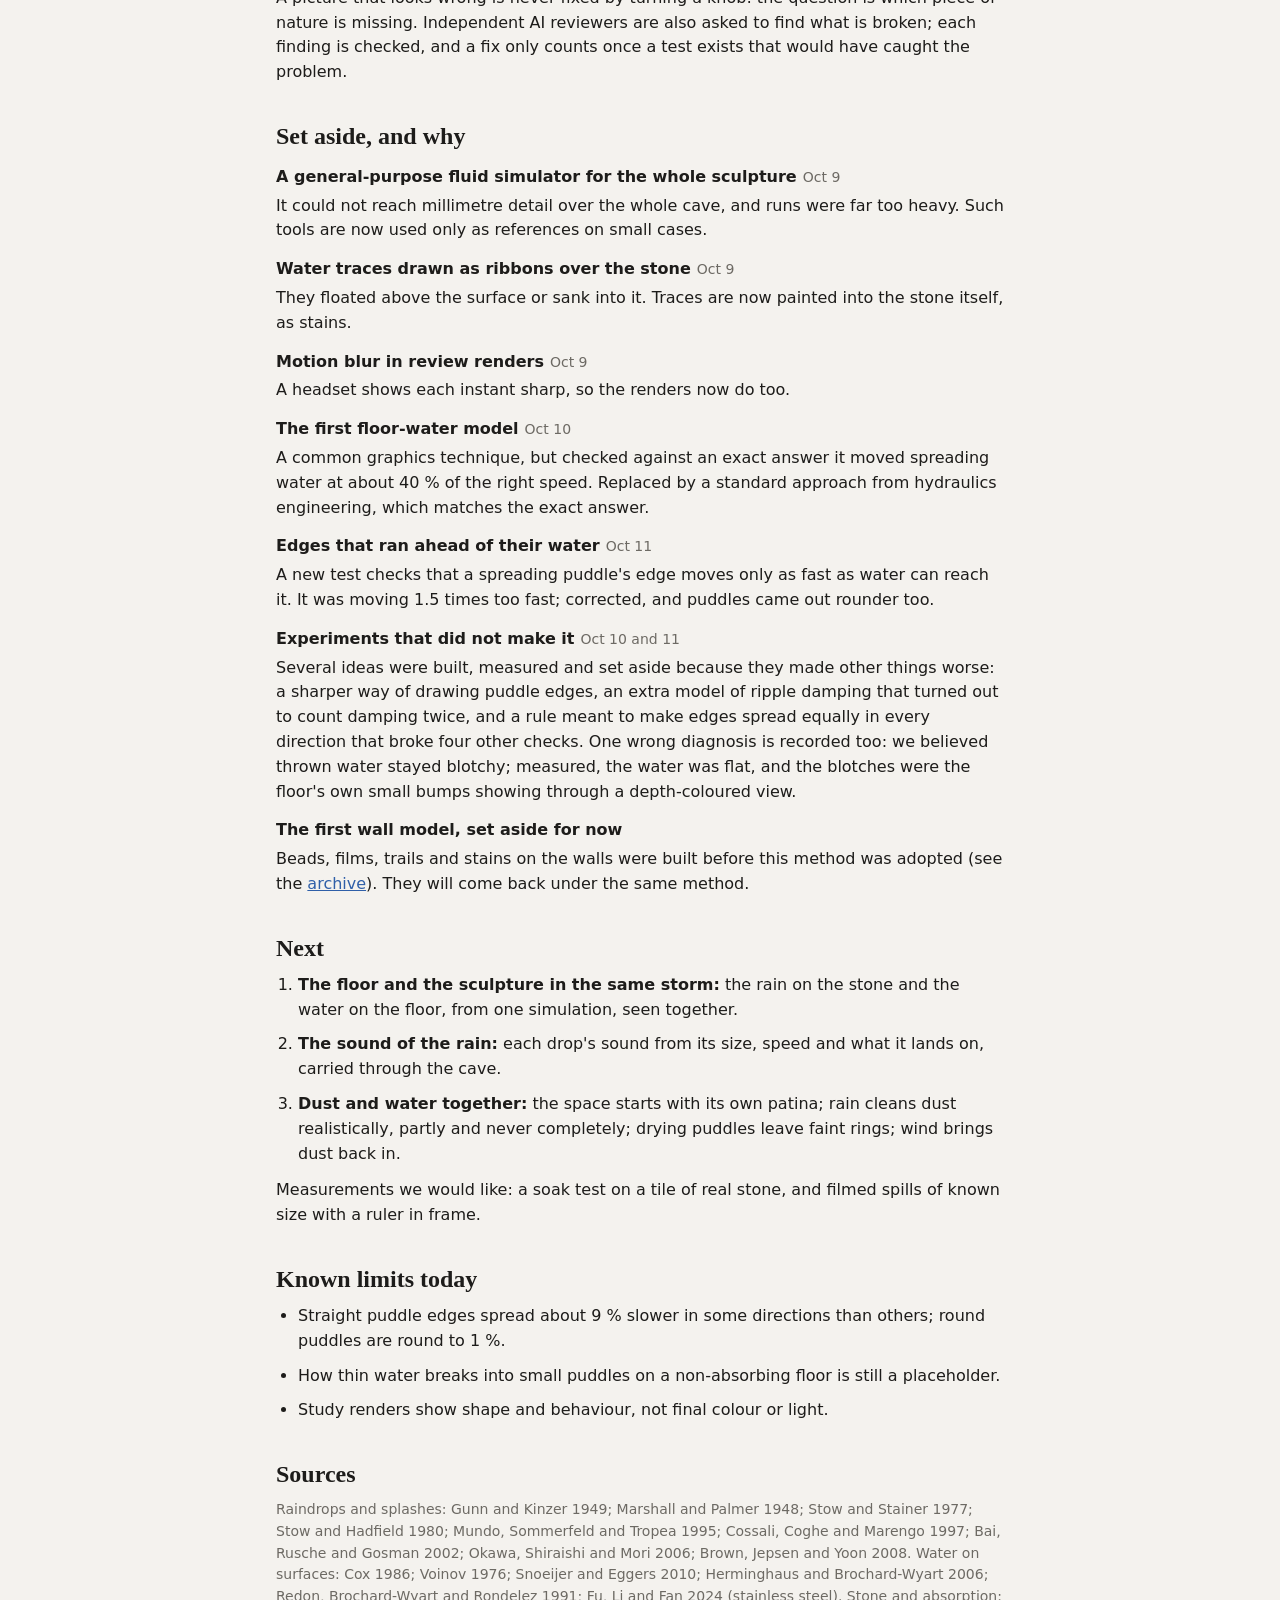
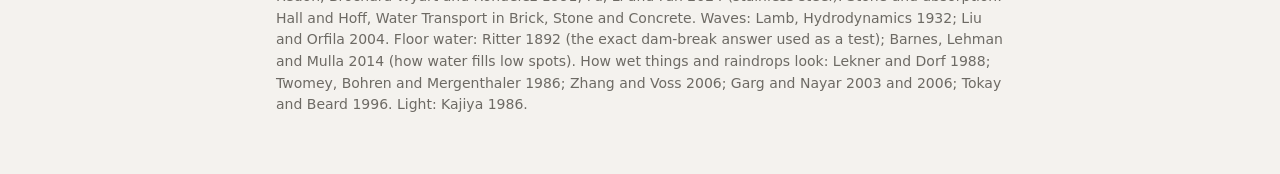
==== commit fc00041f: "Site review fixes: rain never implied live or in a headset, no build schedule or headset brand, plai" ====
--- a/approach.html
+++ b/approach.html
@@ -23,7 +23,8 @@
 <p>Gloam is a vast cave, hand-sculpted in virtual reality over four years, that the visitor walks through in a headset
   with nothing to hold and nothing to press. A complete cycle of natural light moves through it. We are now turning it
   into a living place: weather (rain that behaves like real water on real stone, wind, dust), a ground under the
-  sculpture shaped by years of that weather, and a custom player that can show all of it.</p>
+  sculpture shaped by years of that weather, and a custom player built for it. The weather is studied today as offline
+  renders, made frame by frame.</p>
 <p>The visitor is always inside, so the work is judged from inside: water running down the inner walls, coming in
   through the openings and gathering on the floor; dust settling in the light; the ground carrying the history of the
   place.</p>
@@ -35,19 +36,19 @@
 <h2>What we use</h2>
 <dl>
   <dt>Our own water simulation, running on the graphics card</dt>
-  <dd>No existing tool can simulate rain at the scale of the sculpture (about 190 square metres of wet surface, drops a
-    few millimetres across), so we write our own, focused on what matters at this scale: falling drops, splashes,
+  <dd>No existing tool can simulate rain at the scale of the sculpture (about 380 square metres of stone, drops a few millimetres
+    across), so we write our own, focused on what matters at this scale: falling drops, splashes,
     water films and beads on the stone, absorption into its pores, drying, and the water that gathers on the floor.</dd>
   <dt>Independent reference simulations</dt>
   <dd>A research-grade fluid simulator, run on small cases, to check our own results against.</dd>
   <dt>Gloam's own real-time player</dt>
   <dd>The sculpture runs today in Unity. Gloam now also has its own real-time player, built for it, which removes the
-    stutter Unity has when it loads each new step of the light, works with any PC headset, and can trace light directly
-    against the full sculpture on the graphics card. That last part matters for weather: a drop can land exactly where it
-    would on the real stone, and a puddle can reflect the actual cave.</dd>
+    stutter Unity has when it loads each new step of the light and can trace light directly against the full sculpture on
+    the graphics card. For the weather studies it makes offline renders, frame by frame, in which a puddle reflects the
+    actual cave.</dd>
   <dt>Study renders</dt>
   <dd>Simple grey-stone, blue-water renders, so behaviour can be judged without lighting getting in the way. No motion
-    blur and no depth of field: drops are shown at their true size, as a headset shows them.</dd>
+    blur and no depth of field: drops are shown at their true size, as a VR display shows them.</dd>
 </dl>
 
 <h2>Method</h2>
@@ -93,11 +94,10 @@
 
 <h2>Next</h2>
 <ol>
-  <li><b>Water in Gloam's own player:</b> water surfaces that reflect and show the stone beneath, stone that darkens as
-    it gets wet, true-size drops and splashes; then rain landing on the real sculpture.</li>
-  <li><b>How wet things look:</b> why stone darkens when wet, how it starts to shine as water builds up, and how falling
-    drops really appear against a dark cave, all from published research.</li>
-  <li><b>A living ground:</b> the floor shaped by where water has fallen for years, and water simulated on that ground.</li>
+  <li><b>The floor and the sculpture in the same storm:</b> the rain on the stone and the water on the floor, from one
+    simulation, seen together.</li>
+  <li><b>The sound of the rain:</b> each drop's sound from its size, speed and what it lands on, carried through the
+    cave.</li>
   <li><b>Dust and water together:</b> the space starts with its own patina; rain cleans dust realistically, partly and
     never completely; drying puddles leave faint rings; wind brings dust back in.</li>
 </ol>
@@ -117,7 +117,9 @@
   Shiraishi and Mori 2006; Brown, Jepsen and Yoon 2008. Water on surfaces: Cox 1986; Voinov 1976; Snoeijer and Eggers
   2010; Herminghaus and Brochard-Wyart 2006; Redon, Brochard-Wyart and Rondelez 1991; Fu, Li and Fan 2024 (stainless
   steel). Stone and absorption: Hall and Hoff, Water Transport in Brick, Stone and Concrete. Waves: Lamb, Hydrodynamics
-  1932; Liu and Orfila 2004. Floor water: Ritter 1892 (the exact dam-break answer used as a test).</p>
+  1932; Liu and Orfila 2004. Floor water: Ritter 1892 (the exact dam-break answer used as a test); Barnes, Lehman and
+  Mulla 2014 (how water fills low spots). How wet things and raindrops look: Lekner and Dorf 1988; Twomey, Bohren and
+  Mergenthaler 1986; Zhang and Voss 2006; Garg and Nayar 2003 and 2006; Tokay and Beard 1996. Light: Kajiya 1986.</p>
 </main>
 </body>
 </html>
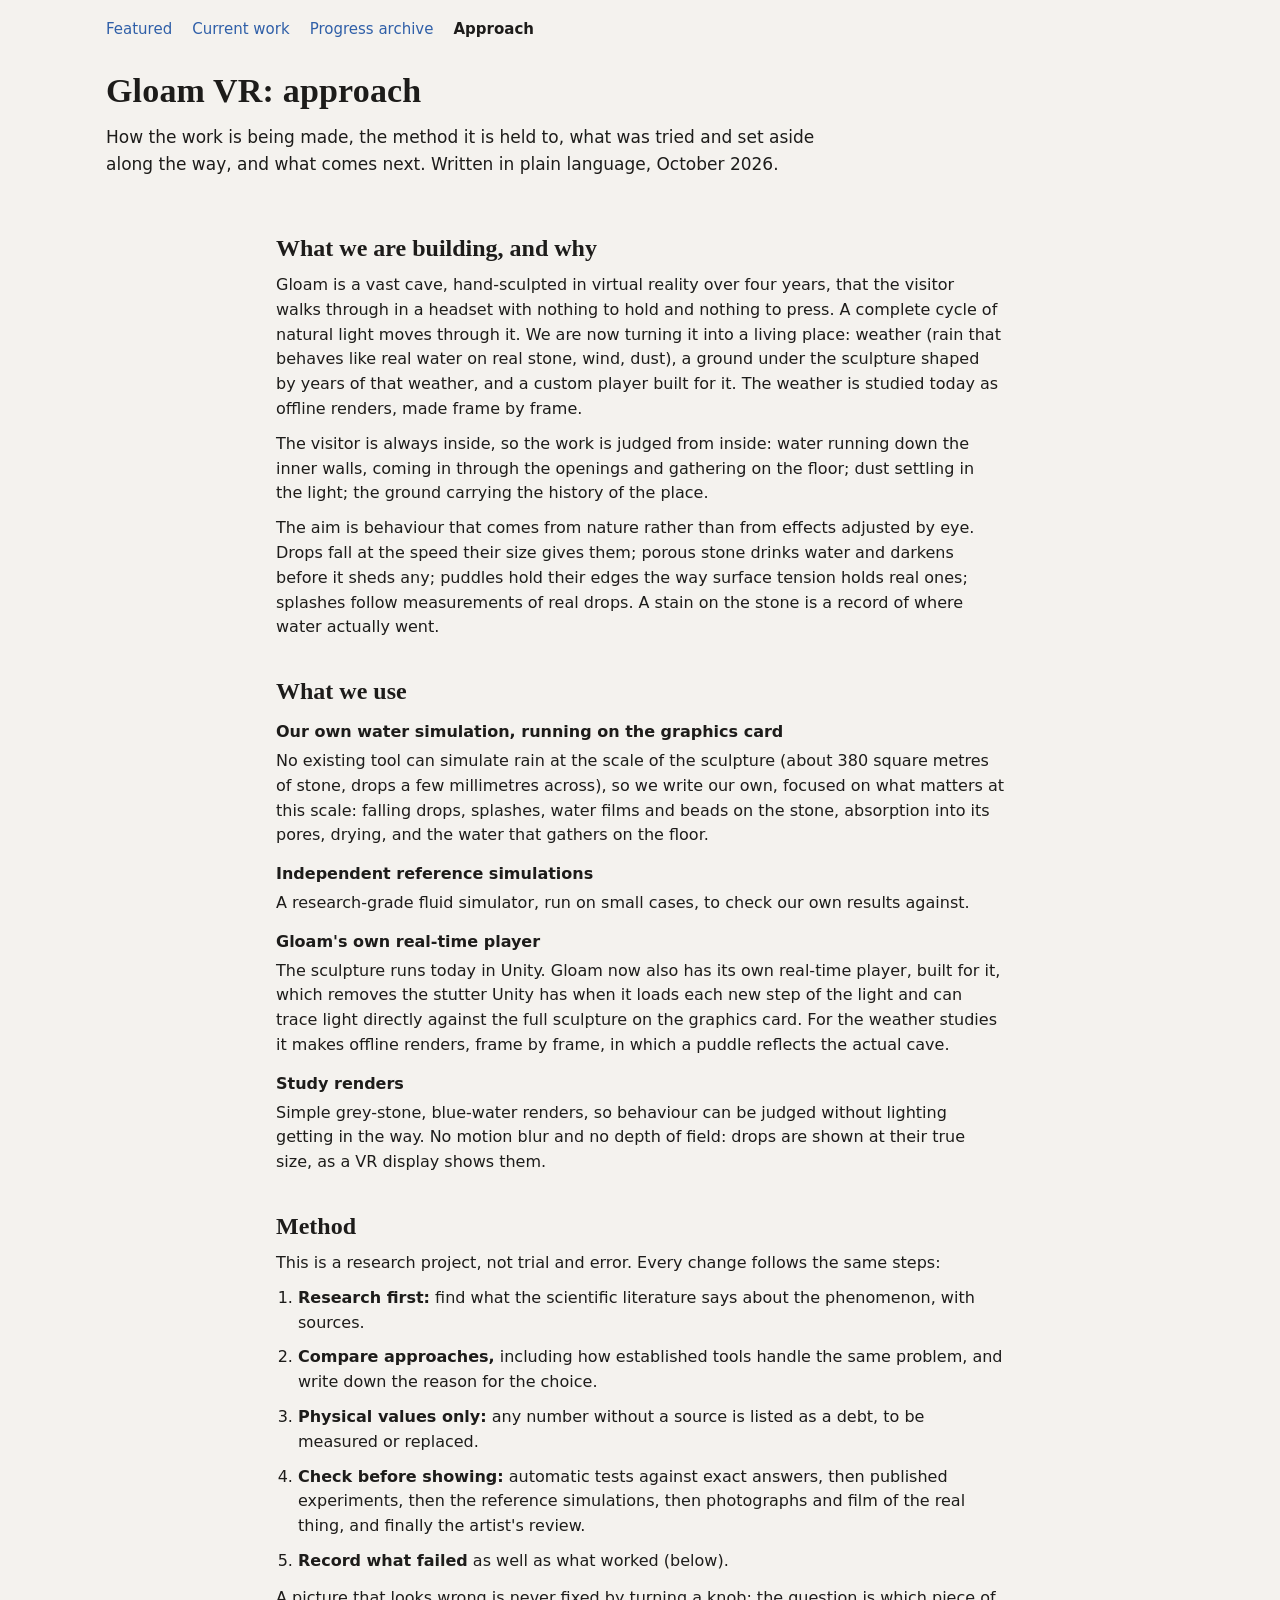
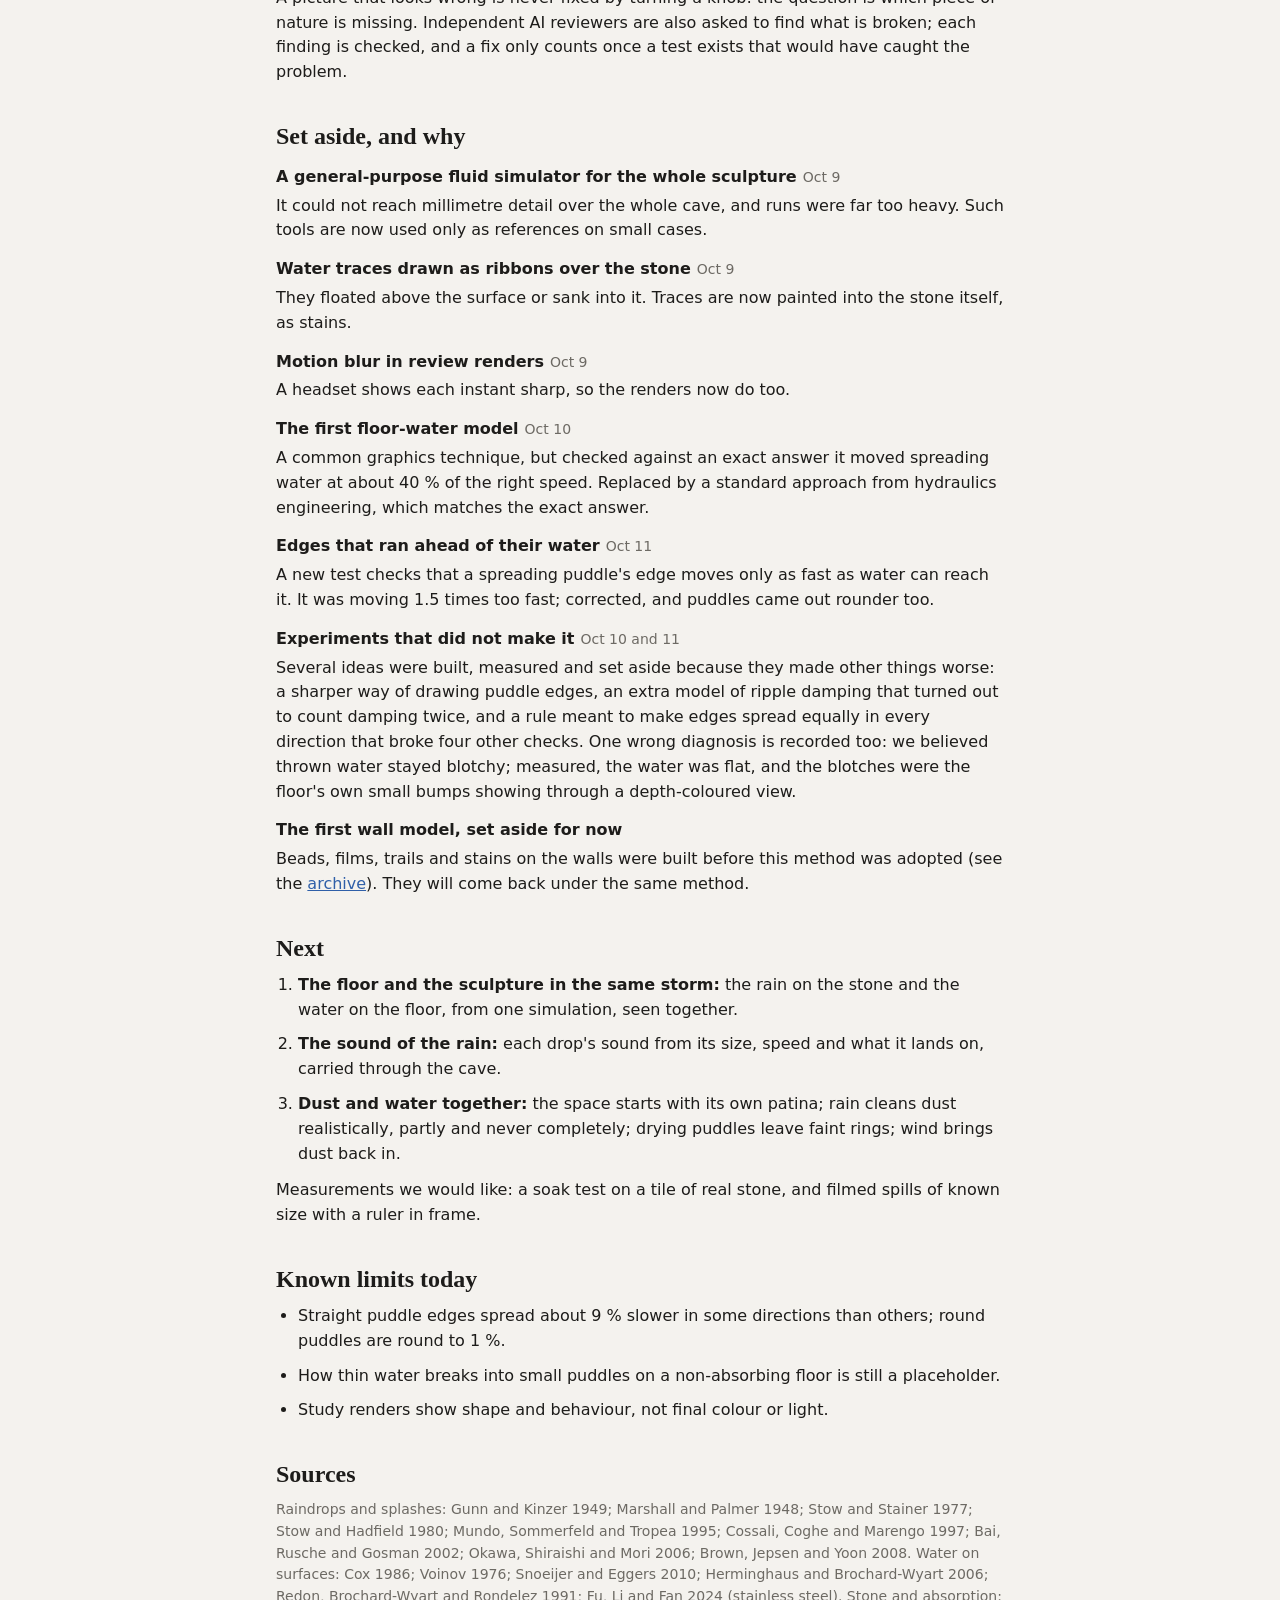
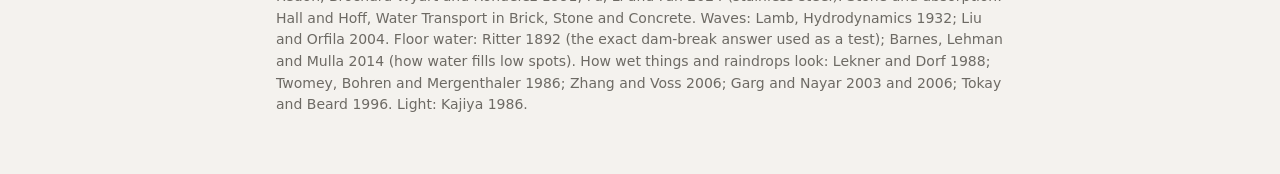
==== commit 6e476088: "Featured page: the best current images of the cave's light, the ruin floor, rain and the first creat" ====
--- a/approach.html
+++ b/approach.html
@@ -8,6 +8,7 @@
 </head>
 <body>
 <nav class="site" aria-label="Site">
+  <a href="featured.html">Featured</a>
   <a href="index.html">Current work</a>
   <a href="archive.html">Progress archive</a>
   <a href="approach.html" aria-current="page">Approach</a>
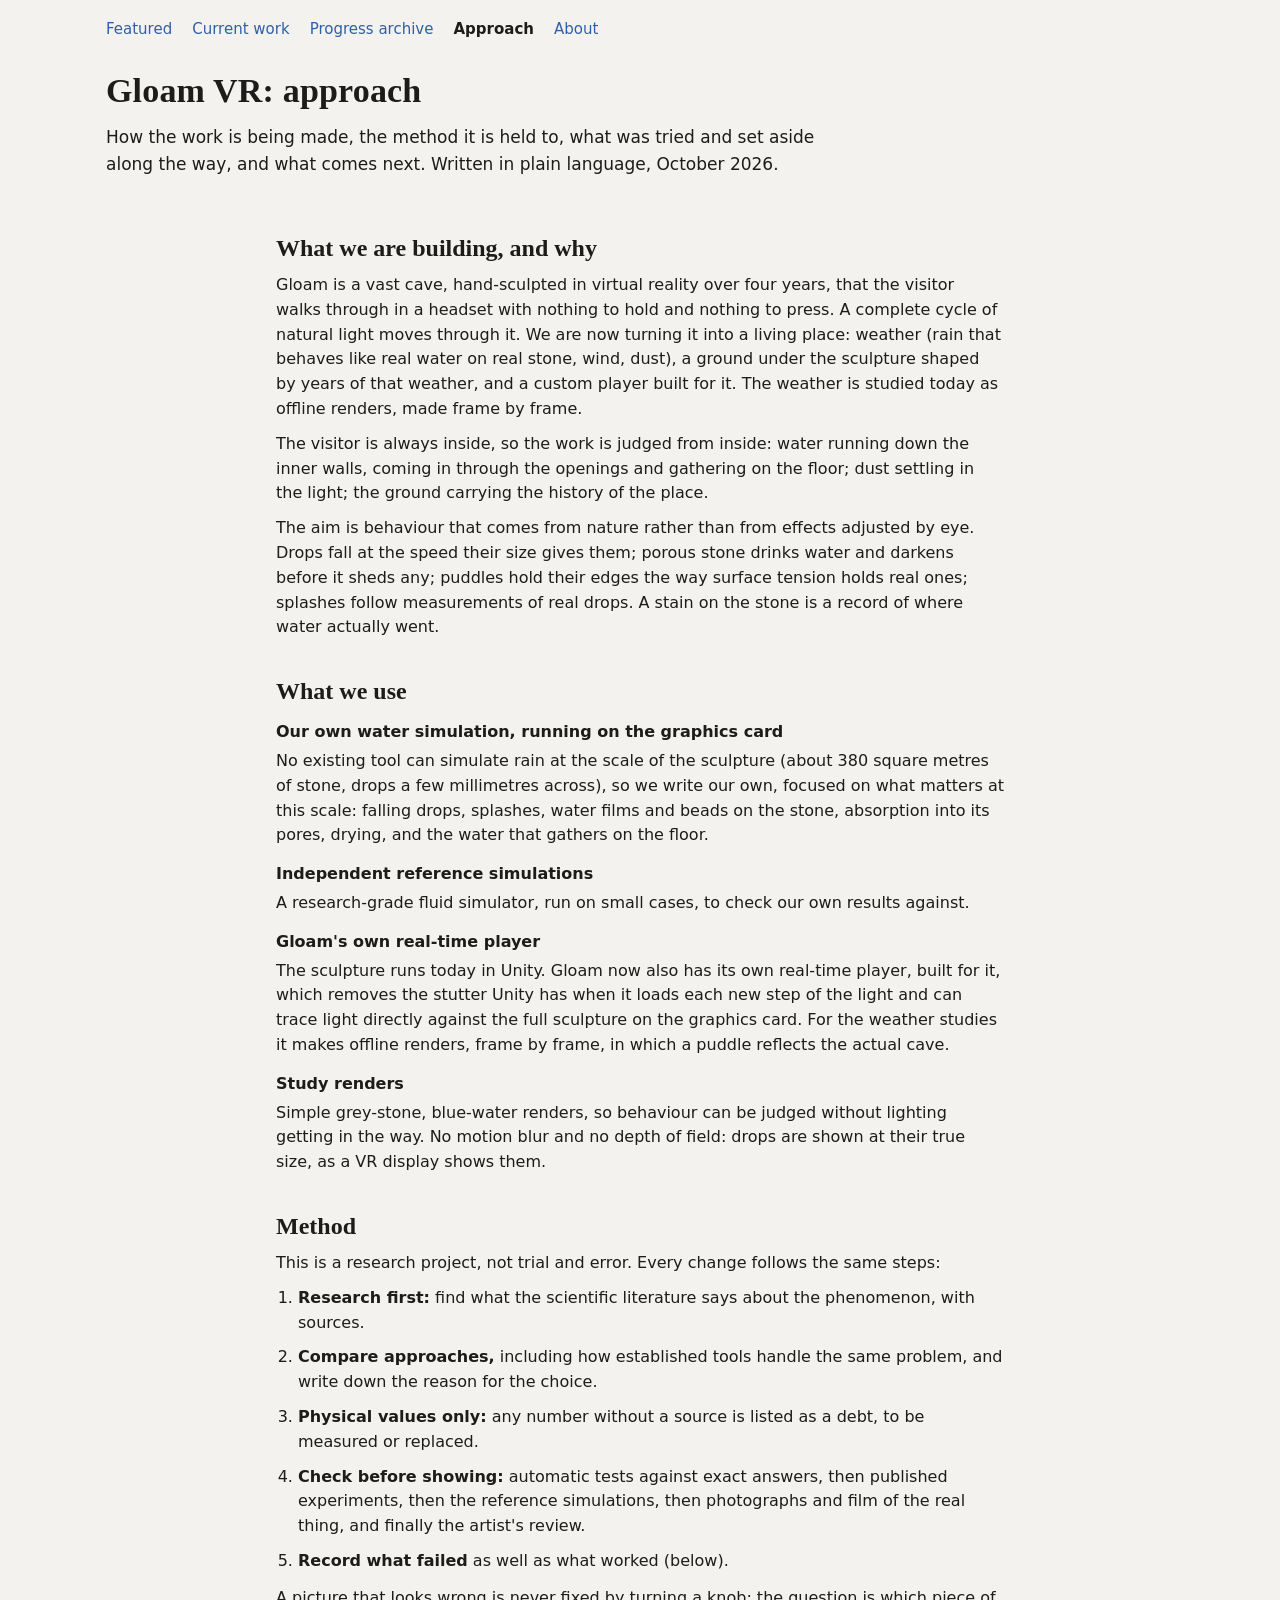
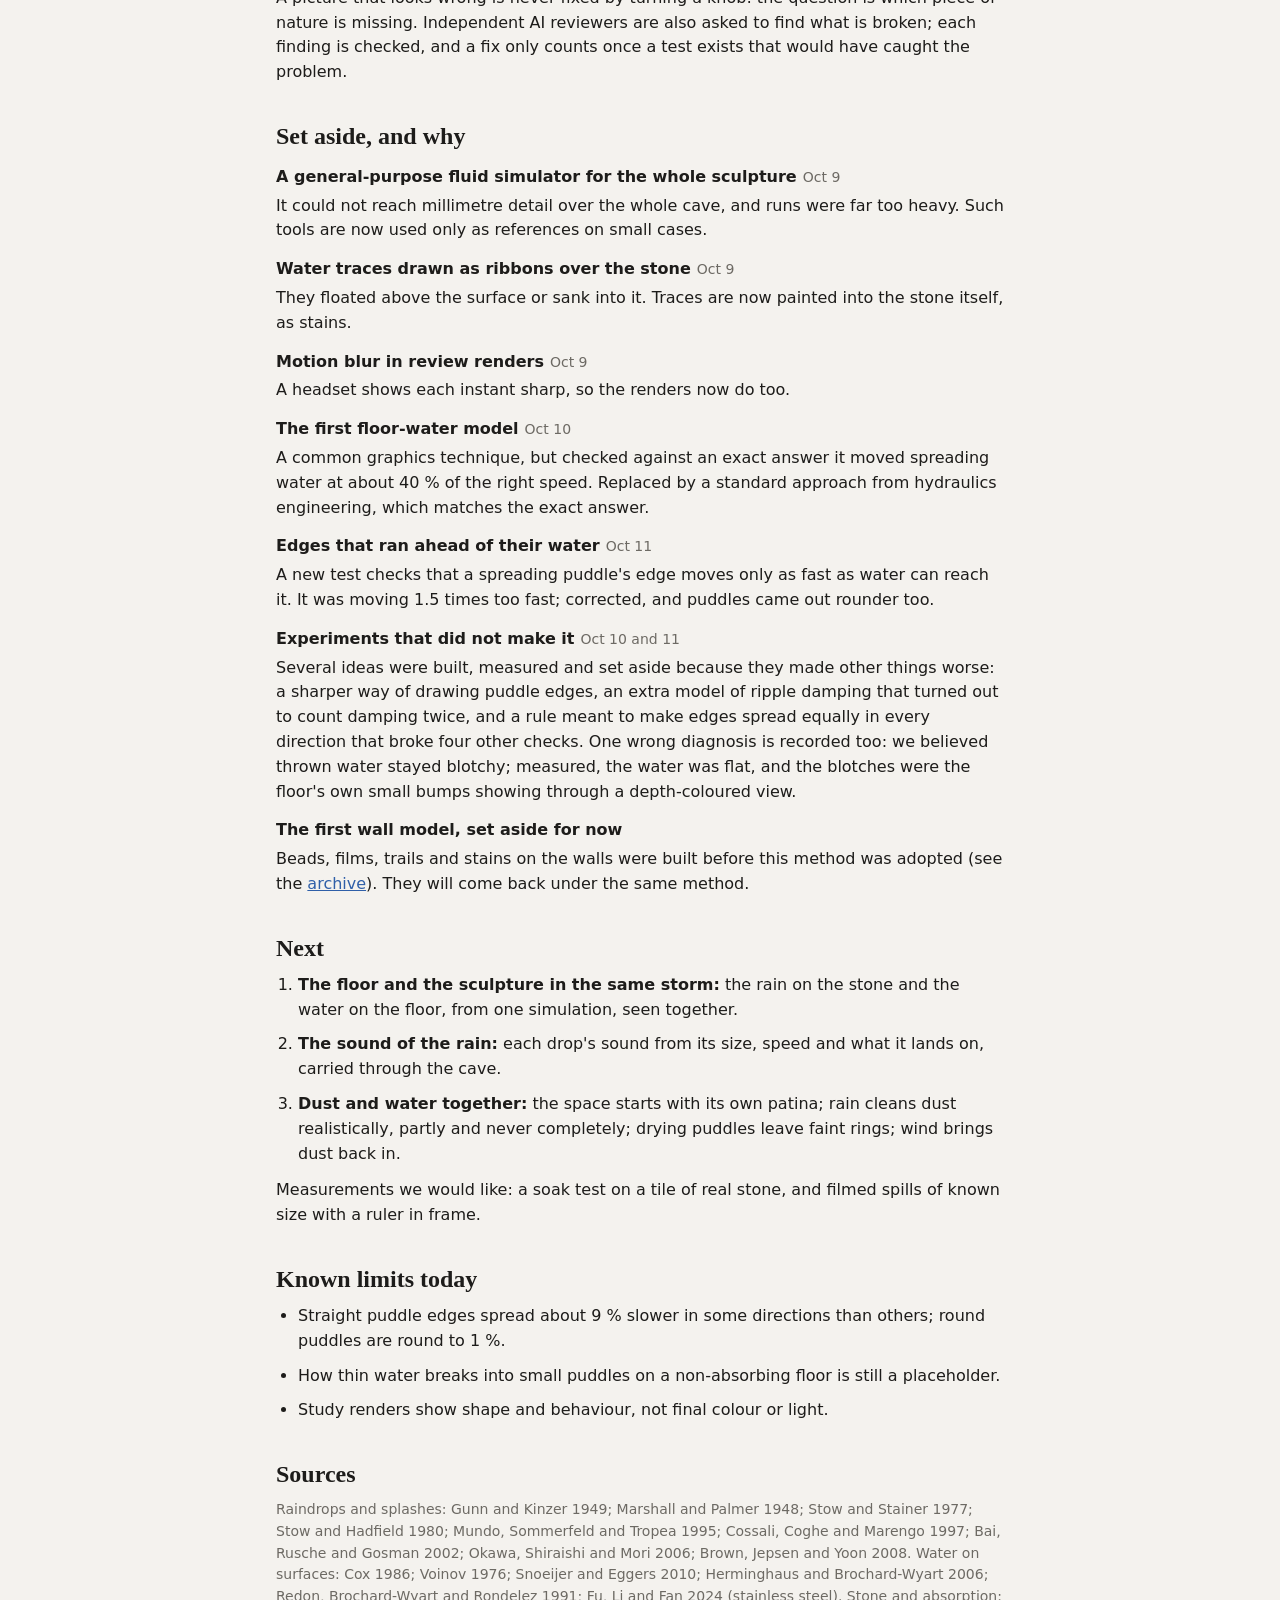
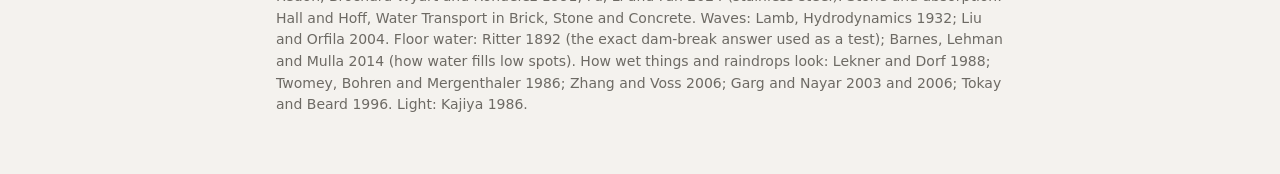
==== commit f7630314: "Front page: the intro (statement, talk, videos, method, legend) moved to a new About page (Samuel); " ====
--- a/approach.html
+++ b/approach.html
@@ -12,6 +12,7 @@
   <a href="index.html">Current work</a>
   <a href="archive.html">Progress archive</a>
   <a href="approach.html" aria-current="page">Approach</a>
+  <a href="about.html">About</a>
 </nav>
 <header>
   <h1>Gloam VR: approach</h1>
